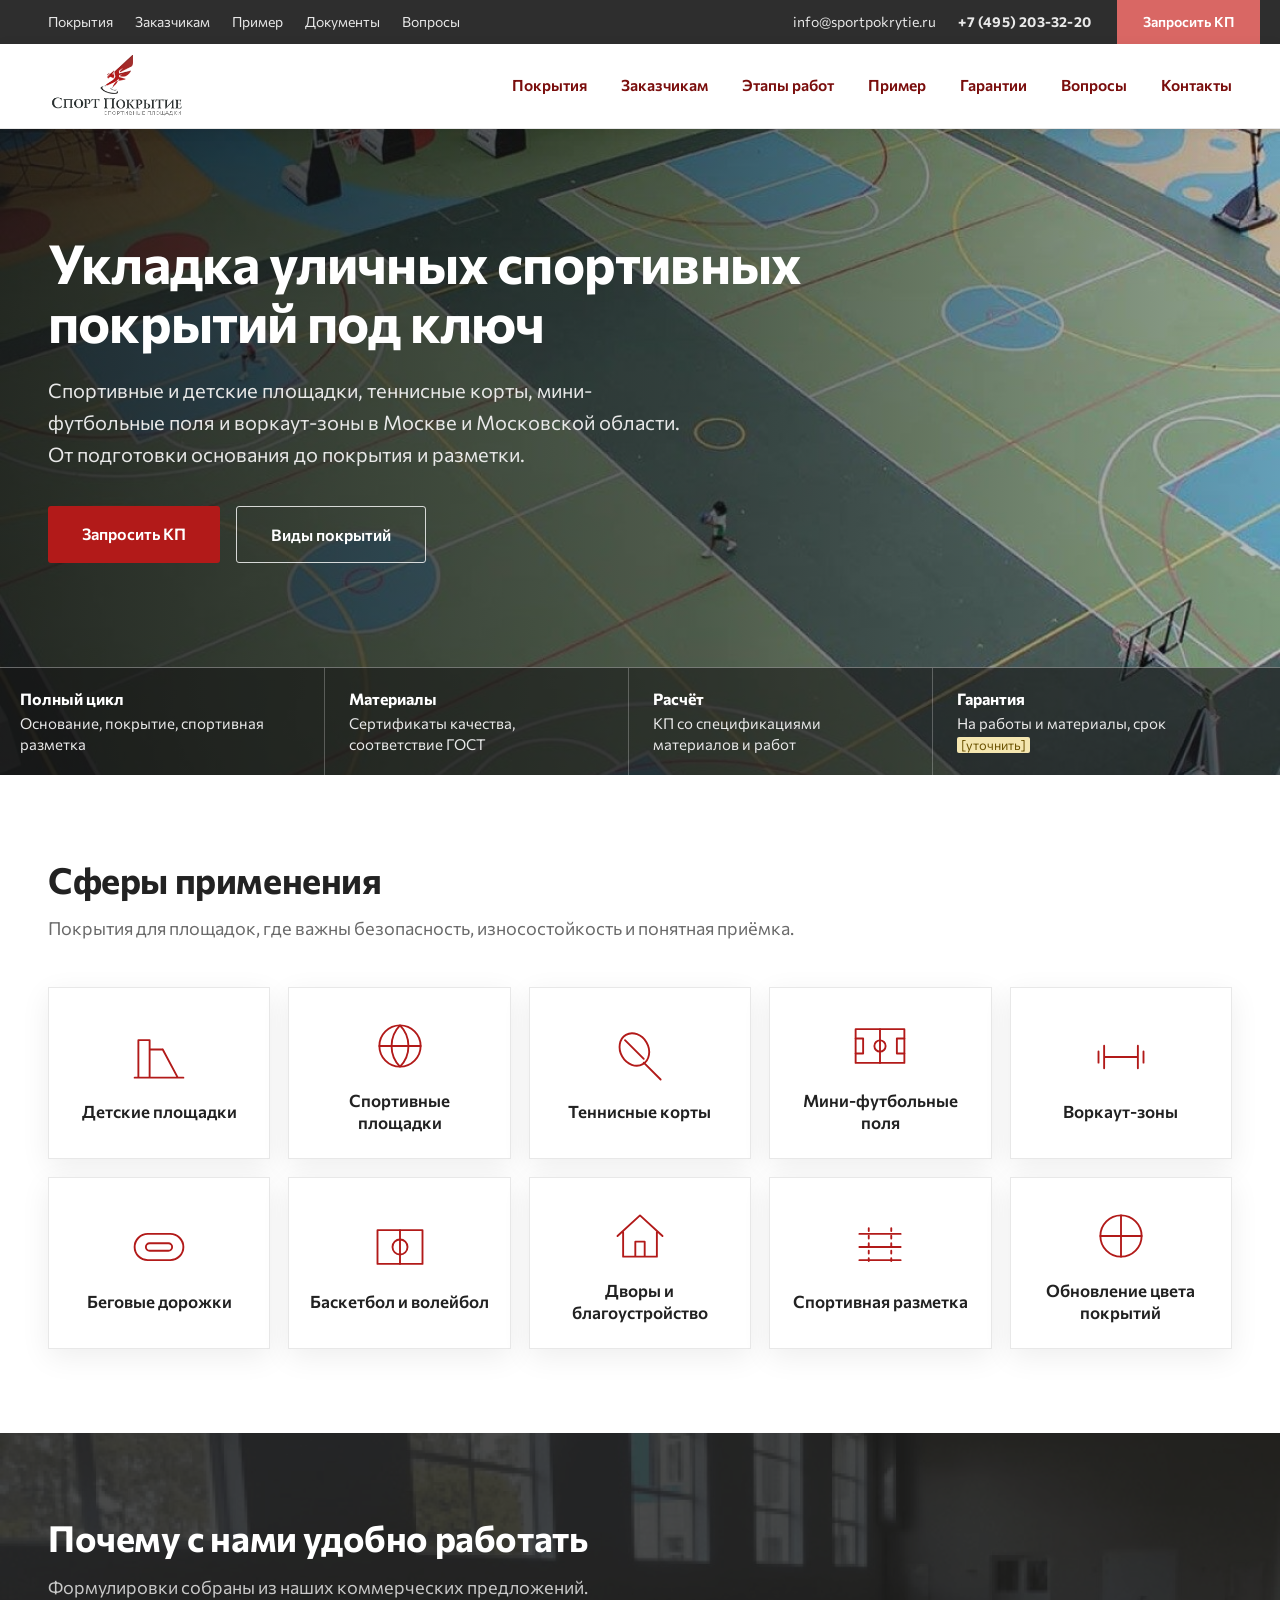
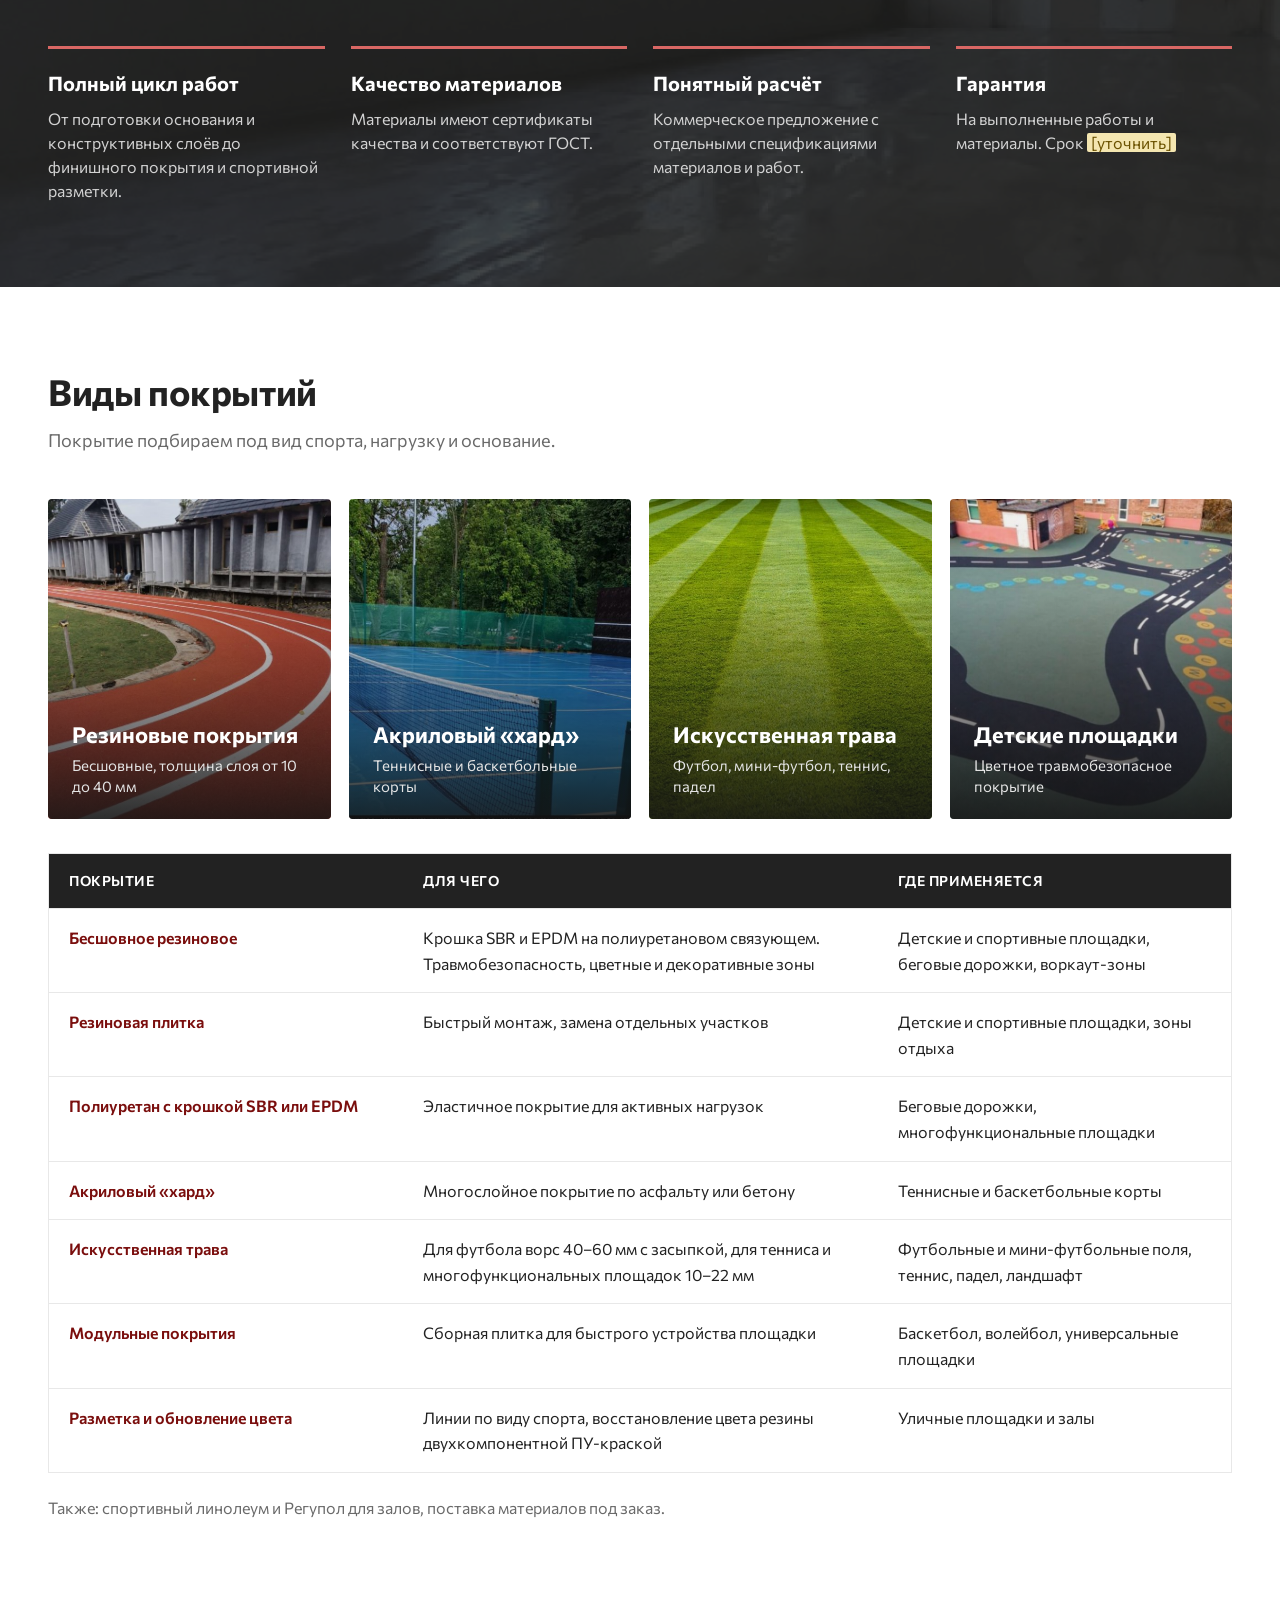
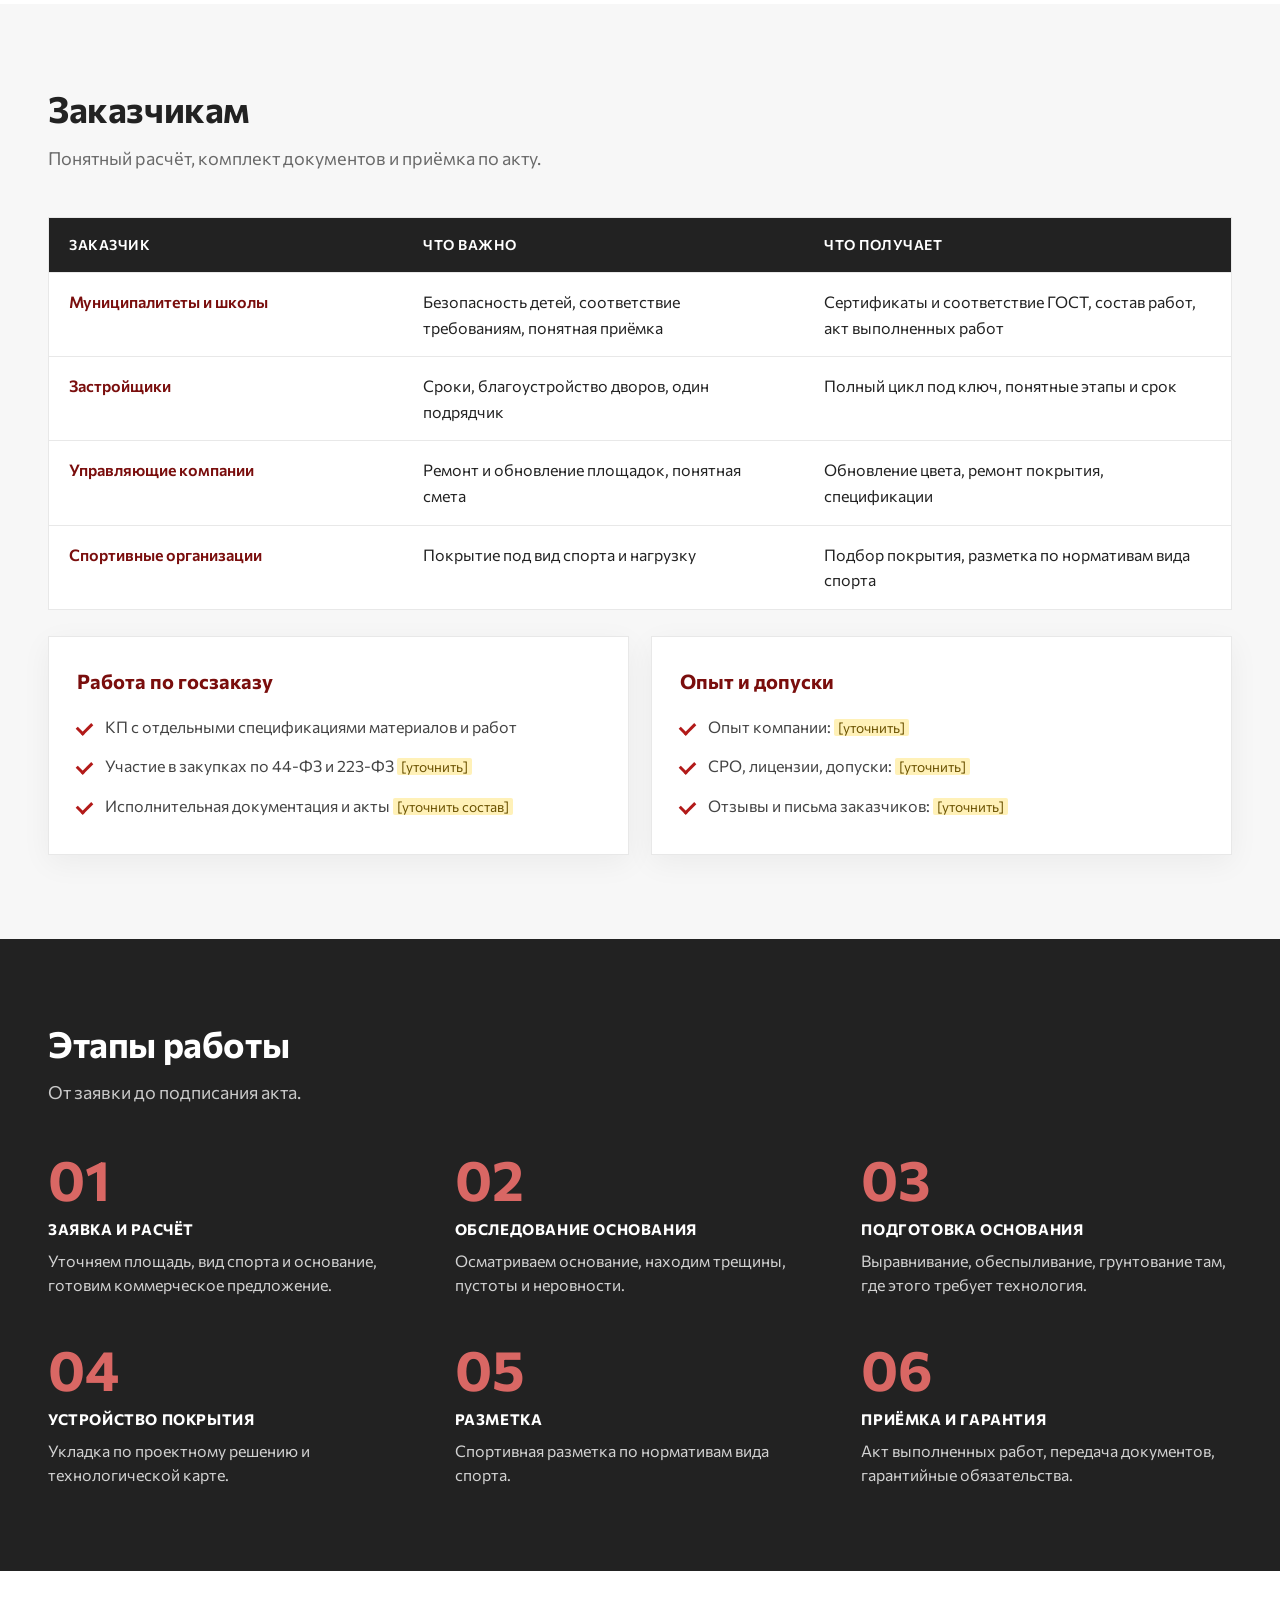
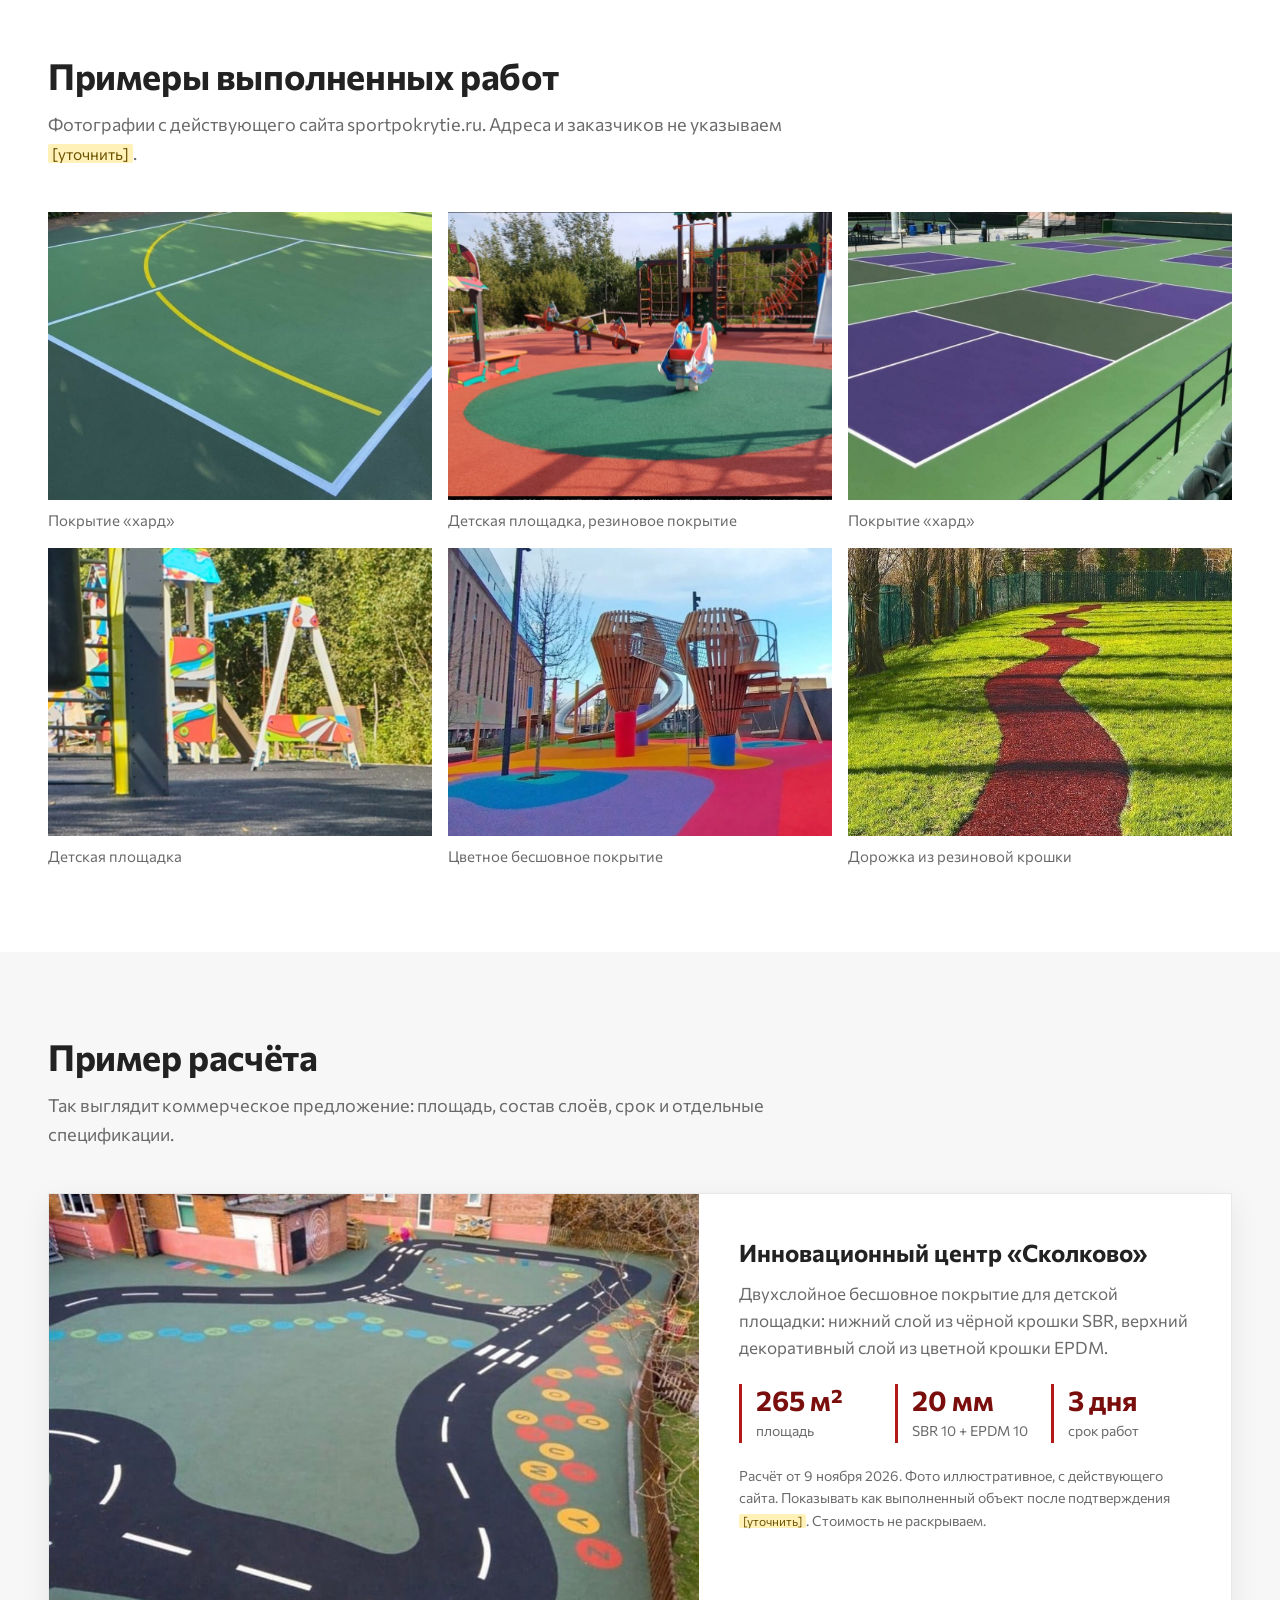
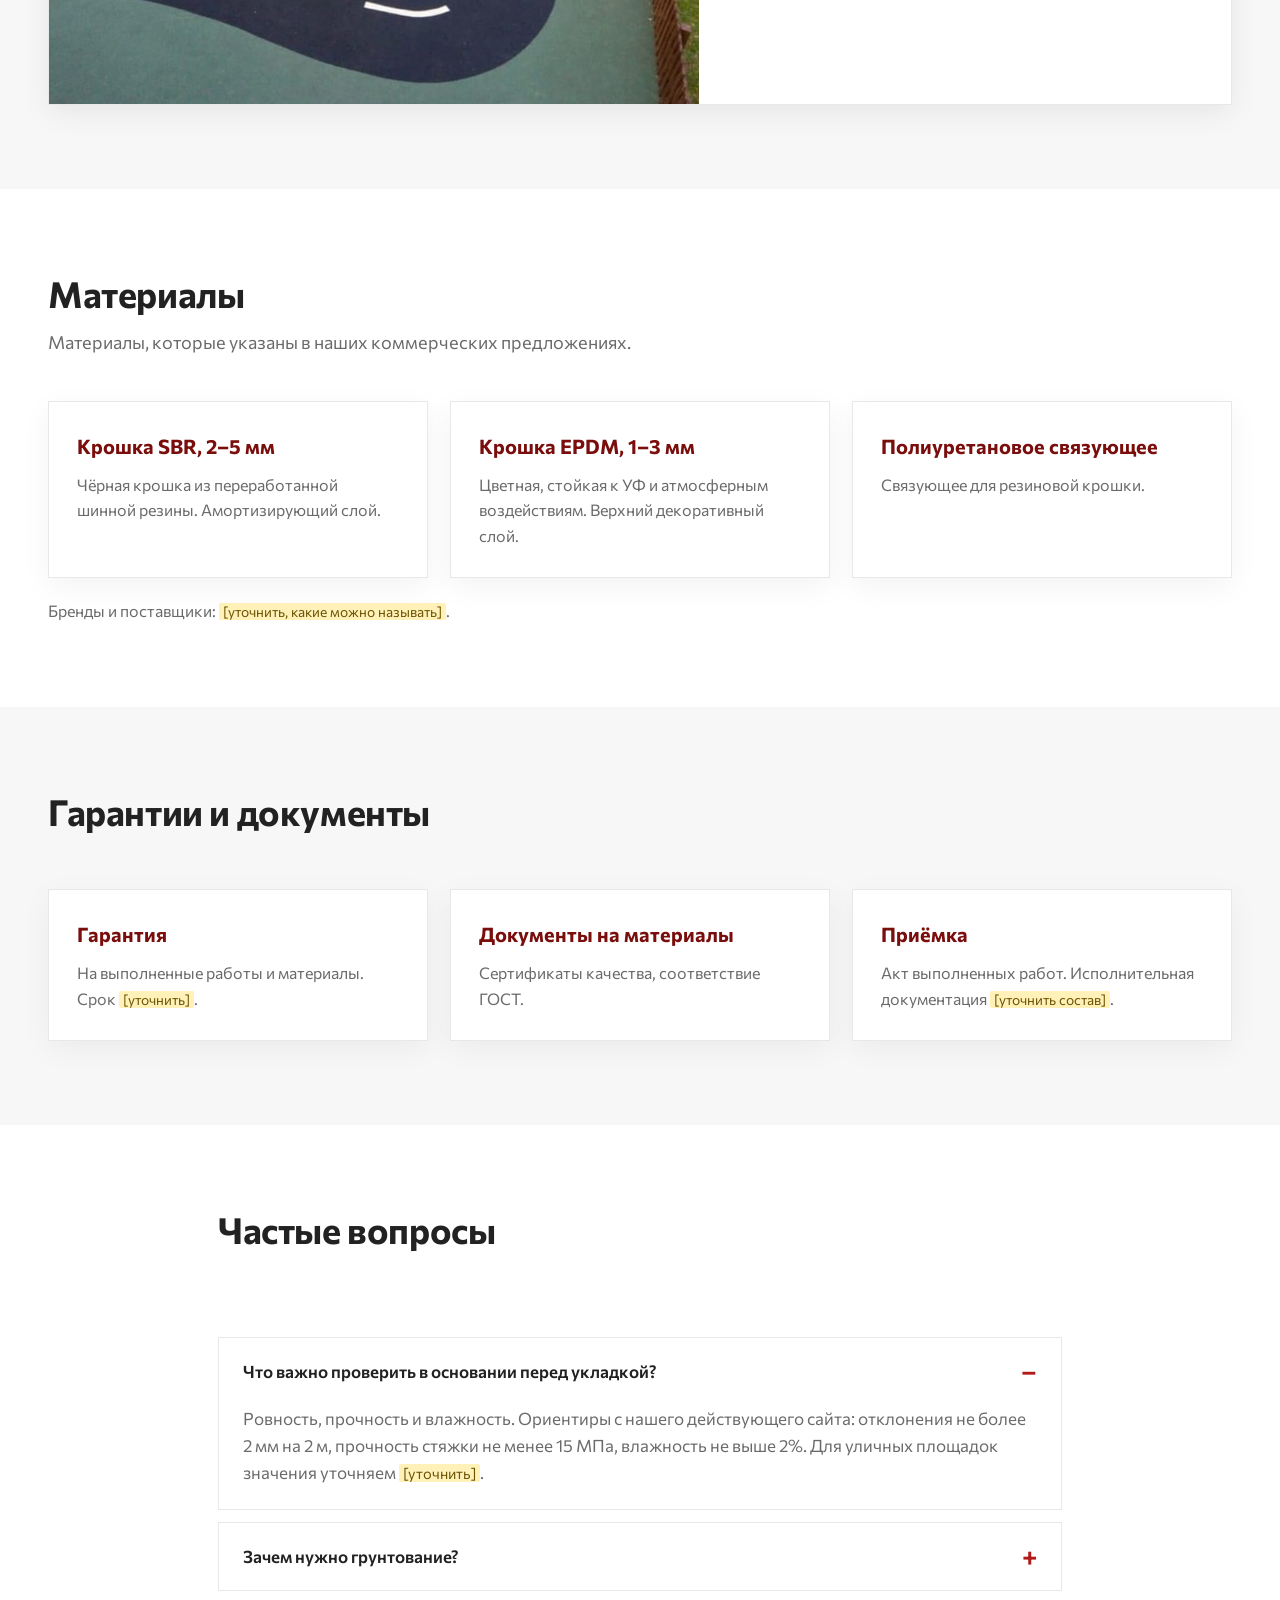
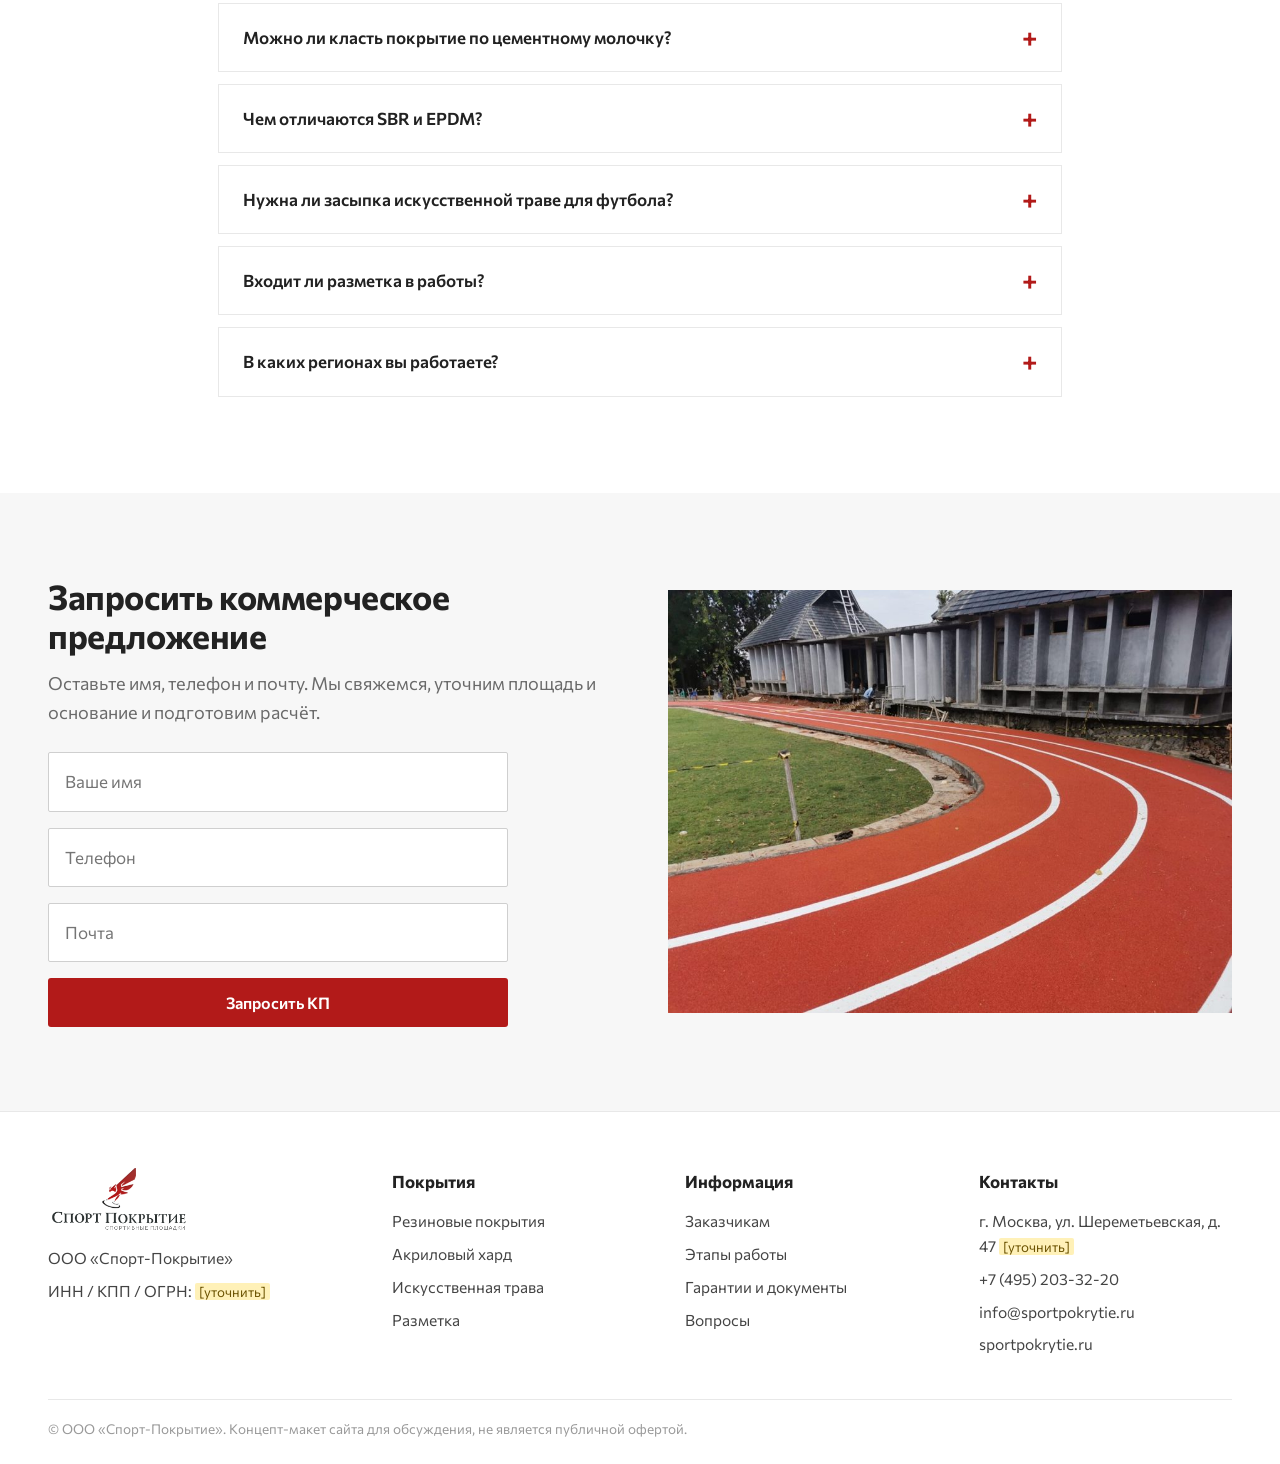
==== index.html @ 920228ef "Концепт-макет сайта Спорт-Покрытие" ====
<!DOCTYPE html>
<html lang="ru">
<head>
<meta charset="utf-8">
<meta name="viewport" content="width=device-width,initial-scale=1">
<title>Спорт-Покрытие — укладка уличных спортивных покрытий в Москве и Московской области</title>
<meta name="description" content="ООО «Спорт-Покрытие»: устройство спортивных и детских площадок, теннисных кортов, мини-футбольных полей и воркаут-зон под ключ.">
<meta name="robots" content="noindex">
<link rel="icon" href="assets/img/favicon.png">
<link rel="preconnect" href="https://fonts.googleapis.com"><link rel="preconnect" href="https://fonts.gstatic.com" crossorigin>
<link href="https://fonts.googleapis.com/css2?family=Commissioner:wght@400;500;600;700&display=swap&subset=cyrillic" rel="stylesheet">
<link rel="stylesheet" href="assets/style.css">
</head>
<body>
<!-- КОНЦЕПТ-МАКЕТ. Пометки [уточнить] — данные, которых нет в материалах. -->
<div class="topbar"><div class="wrap">
  <div class="links"><a href="#services">Покрытия</a><a href="#audience">Заказчикам</a><a href="#example">Пример</a><a href="#docs">Документы</a><a href="#faq">Вопросы</a></div>
  <div class="right"><span class="mail"><a href="mailto:info@sportpokrytie.ru">info@sportpokrytie.ru</a></span><b><a href="tel:+74952033220">+7 (495) 203-32-20</a></b></div>
  <a class="cta" href="#form">Запросить КП</a>
</div></div>
<header class="main"><div class="wrap">
  <a class="logo" href="#top"><img src="assets/img/logo.png" alt="Спорт-Покрытие — спортивные площадки"></a>
  <button class="burger" aria-label="Меню" onclick="document.getElementById('menu').classList.toggle('open')"><span></span><span></span><span></span></button>
  <nav class="menu" id="menu" onclick="this.classList.remove('open')">
    <a href="#services">Покрытия</a><a href="#audience">Заказчикам</a><a href="#stages">Этапы работ</a><a href="#example">Пример</a><a href="#docs">Гарантии</a><a href="#faq">Вопросы</a><a href="#contacts">Контакты</a>
  </nav>
</div></header>

<main id="top">
<div class="hero">
  <div class="wrap">
    <h1>Укладка уличных спортивных покрытий под ключ</h1>
    <p>Спортивные и детские площадки, теннисные корты, мини-футбольные поля и воркаут-зоны в Москве и Московской области. От подготовки основания до покрытия и разметки.</p>
    <div class="cta"><a class="btn" href="#form">Запросить КП</a><a class="btn line" href="#services">Виды покрытий</a></div>
  </div>
  <div class="strip"><div class="wrap">
    <div><b>Полный цикл</b>Основание, покрытие, спортивная разметка</div>
    <div><b>Материалы</b>Сертификаты качества, соответствие ГОСТ</div>
    <div><b>Расчёт</b>КП со спецификациями материалов и работ</div>
    <div><b>Гарантия</b>На работы и материалы, срок <span class="mark">[уточнить]</span></div>
  </div></div>
</div>

<section id="scope"><div class="wrap">
  <h2>Сферы применения</h2>
  <p class="sub">Покрытия для площадок, где важны безопасность, износостойкость и понятная приёмка.</p>
  <div class="grid g5" style="gap:18px">
    <div class="tile"><svg viewBox="0 0 64 64"><path d="M10 54V14h12v40M22 24h14M36 24l16 30M6 54h52"/></svg>Детские площадки</div>
    <div class="tile"><svg viewBox="0 0 64 64"><circle cx="32" cy="32" r="22"/><path d="M10 32h44M32 10c-12 12-12 32 0 44M32 10c12 12 12 32 0 44"/></svg>Спортивные площадки</div>
    <div class="tile"><svg viewBox="0 0 64 64"><ellipse cx="26" cy="24" rx="15" ry="18" transform="rotate(-30 26 24)"/><path d="M36 38l18 18M16 14l20 20"/></svg>Теннисные корты</div>
    <div class="tile"><svg viewBox="0 0 64 64"><rect x="6" y="14" width="52" height="36"/><path d="M32 14v36M6 24h8v16H6M58 24h-8v16h8"/><circle cx="32" cy="32" r="6"/></svg>Мини-футбольные поля</div>
    <div class="tile"><svg viewBox="0 0 64 64"><path d="M8 26v12M14 20v24M50 20v24M56 26v12M14 32h36"/></svg>Воркаут-зоны</div>
    <div class="tile"><svg viewBox="0 0 64 64"><rect x="6" y="18" width="52" height="28" rx="14"/><rect x="18" y="28" width="28" height="8" rx="4"/></svg>Беговые дорожки</div>
    <div class="tile"><svg viewBox="0 0 64 64"><rect x="8" y="14" width="48" height="36"/><path d="M32 14v36"/><circle cx="32" cy="32" r="8"/></svg>Баскетбол и волейбол</div>
    <div class="tile"><svg viewBox="0 0 64 64"><path d="M8 32L32 10l24 22M14 28v26h36V28M27 54V38h10v16"/></svg>Дворы и благоустройство</div>
    <div class="tile"><svg viewBox="0 0 64 64"><path d="M10 18h44M10 32h44M10 46h44"/><path d="M20 12v40M44 12v40" stroke-dasharray="3 5"/></svg>Спортивная разметка</div>
    <div class="tile"><svg viewBox="0 0 64 64"><path d="M32 10v44M10 32h44"/><circle cx="32" cy="32" r="22"/></svg>Обновление цвета покрытий</div>
  </div>
</div></section>

<section class="dark photo" id="adv"><div class="wrap">
  <h2>Почему с нами удобно работать</h2>
  <p class="sub">Формулировки собраны из наших коммерческих предложений.</p>
  <div class="adv">
    <div><b>Полный цикл работ</b><span>От подготовки основания и конструктивных слоёв до финишного покрытия и спортивной разметки.</span></div>
    <div><b>Качество материалов</b><span>Материалы имеют сертификаты качества и соответствуют ГОСТ.</span></div>
    <div><b>Понятный расчёт</b><span>Коммерческое предложение с отдельными спецификациями материалов и работ.</span></div>
    <div><b>Гарантия</b><span>На выполненные работы и материалы. Срок <span class="mark" style="display:inline">[уточнить]</span></span></div>
  </div>
</div></section>

<section id="services"><div class="wrap">
  <h2>Виды покрытий</h2>
  <p class="sub">Покрытие подбираем под вид спорта, нагрузку и основание.</p>
  <div class="grid g4" style="gap:18px">
    <a class="pcard" href="#form" style="background-image:url(assets/img/photos/rubber-track.jpg)"><div><b>Резиновые покрытия</b><span>Бесшовные, толщина слоя от 10 до 40 мм</span></div></a>
    <a class="pcard" href="#form" style="background-image:url(assets/img/photos/tennis.jpg)"><div><b>Акриловый «хард»</b><span>Теннисные и баскетбольные корты</span></div></a>
    <a class="pcard" href="#form" style="background-image:url(assets/img/photos/grass.jpg)"><div><b>Искусственная трава</b><span>Футбол, мини-футбол, теннис, падел</span></div></a>
    <a class="pcard" href="#form" style="background-image:url(assets/img/photos/playground-map.jpg)"><div><b>Детские площадки</b><span>Цветное травмобезопасное покрытие</span></div></a>
  </div>
  <table style="margin-top:34px">
    <thead><tr><th>Покрытие</th><th>Для чего</th><th>Где применяется</th></tr></thead>
    <tbody>
    <tr><td>Бесшовное резиновое</td><td>Крошка SBR и EPDM на полиуретановом связующем. Травмобезопасность, цветные и декоративные зоны</td><td>Детские и спортивные площадки, беговые дорожки, воркаут-зоны</td></tr>
    <tr><td>Резиновая плитка</td><td>Быстрый монтаж, замена отдельных участков</td><td>Детские и спортивные площадки, зоны отдыха</td></tr>
    <tr><td>Полиуретан с крошкой SBR или EPDM</td><td>Эластичное покрытие для активных нагрузок</td><td>Беговые дорожки, многофункциональные площадки</td></tr>
    <tr><td>Акриловый «хард»</td><td>Многослойное покрытие по асфальту или бетону</td><td>Теннисные и баскетбольные корты</td></tr>
    <tr><td>Искусственная трава</td><td>Для футбола ворс 40–60 мм с засыпкой, для тенниса и многофункциональных площадок 10–22 мм</td><td>Футбольные и мини-футбольные поля, теннис, падел, ландшафт</td></tr>
    <tr><td>Модульные покрытия</td><td>Сборная плитка для быстрого устройства площадки</td><td>Баскетбол, волейбол, универсальные площадки</td></tr>
    <tr><td>Разметка и обновление цвета</td><td>Линии по виду спорта, восстановление цвета резины двухкомпонентной ПУ-краской</td><td>Уличные площадки и залы</td></tr>
    </tbody>
  </table>
  <p class="sub" style="margin:22px 0 0;font-size:16px">Также: спортивный линолеум и Регупол для залов, поставка материалов под заказ.</p>
</div></section>

<section class="alt" id="audience"><div class="wrap">
  <h2>Заказчикам</h2>
  <p class="sub">Понятный расчёт, комплект документов и приёмка по акту.</p>
  <table>
    <thead><tr><th>Заказчик</th><th>Что важно</th><th>Что получает</th></tr></thead>
    <tbody>
    <tr><td>Муниципалитеты и школы</td><td>Безопасность детей, соответствие требованиям, понятная приёмка</td><td>Сертификаты и соответствие ГОСТ, состав работ, акт выполненных работ</td></tr>
    <tr><td>Застройщики</td><td>Сроки, благоустройство дворов, один подрядчик</td><td>Полный цикл под ключ, понятные этапы и срок</td></tr>
    <tr><td>Управляющие компании</td><td>Ремонт и обновление площадок, понятная смета</td><td>Обновление цвета, ремонт покрытия, спецификации</td></tr>
    <tr><td>Спортивные организации</td><td>Покрытие под вид спорта и нагрузку</td><td>Подбор покрытия, разметка по нормативам вида спорта</td></tr>
    </tbody>
  </table>
  <div class="grid g2" style="margin-top:26px">
    <div class="card"><h3>Работа по госзаказу</h3><ul class="check"><li>КП с отдельными спецификациями материалов и работ</li><li>Участие в закупках по 44-ФЗ и 223-ФЗ <span class="mark">[уточнить]</span></li><li>Исполнительная документация и акты <span class="mark">[уточнить состав]</span></li></ul></div>
    <div class="card"><h3>Опыт и допуски</h3><ul class="check"><li>Опыт компании: <span class="mark">[уточнить]</span></li><li>СРО, лицензии, допуски: <span class="mark">[уточнить]</span></li><li>Отзывы и письма заказчиков: <span class="mark">[уточнить]</span></li></ul></div>
  </div>
</div></section>

<section class="dark" id="stages"><div class="wrap">
  <h2>Этапы работы</h2>
  <p class="sub">От заявки до подписания акта.</p>
  <div class="stages">
    <div><div class="n">01</div><b>Заявка и расчёт</b><span>Уточняем площадь, вид спорта и основание, готовим коммерческое предложение.</span></div>
    <div><div class="n">02</div><b>Обследование основания</b><span>Осматриваем основание, находим трещины, пустоты и неровности.</span></div>
    <div><div class="n">03</div><b>Подготовка основания</b><span>Выравнивание, обеспыливание, грунтование там, где этого требует технология.</span></div>
    <div><div class="n">04</div><b>Устройство покрытия</b><span>Укладка по проектному решению и технологической карте.</span></div>
    <div><div class="n">05</div><b>Разметка</b><span>Спортивная разметка по нормативам вида спорта.</span></div>
    <div><div class="n">06</div><b>Приёмка и гарантия</b><span>Акт выполненных работ, передача документов, гарантийные обязательства.</span></div>
  </div>
</div></section>

<section id="works"><div class="wrap">
  <h2>Примеры выполненных работ</h2>
  <p class="sub">Фотографии с действующего сайта sportpokrytie.ru. Адреса и заказчиков не указываем <span class="mark">[уточнить]</span>.</p>
  <div class="gal">
    <figure><img src="assets/img/photos/court-hard-1.jpg" alt="Спортивная площадка с покрытием хард" loading="lazy"><figcaption>Покрытие «хард»</figcaption></figure>
    <figure><img src="assets/img/photos/playground-circle.jpg" alt="Детская площадка с резиновым покрытием" loading="lazy"><figcaption>Детская площадка, резиновое покрытие</figcaption></figure>
    <figure><img src="assets/img/photos/court-hard-2.jpg" alt="Площадка с покрытием хард" loading="lazy"><figcaption>Покрытие «хард»</figcaption></figure>
    <figure><img src="assets/img/photos/playground-swings.jpg" alt="Детская площадка" loading="lazy"><figcaption>Детская площадка</figcaption></figure>
    <figure><img src="assets/img/photos/playground-towers.jpg" alt="Цветное бесшовное покрытие" loading="lazy"><figcaption>Цветное бесшовное покрытие</figcaption></figure>
    <figure><img src="assets/img/photos/rubber-path.jpg" alt="Дорожка из резиновой крошки" loading="lazy"><figcaption>Дорожка из резиновой крошки</figcaption></figure>
  </div>
</div></section>

<section class="alt" id="example"><div class="wrap">
  <h2>Пример расчёта</h2>
  <p class="sub">Так выглядит коммерческое предложение: площадь, состав слоёв, срок и отдельные спецификации.</p>
  <div class="example">
    <img src="assets/img/photos/playground-map.jpg" alt="Детская площадка с цветным резиновым покрытием" loading="lazy">
    <div class="body">
      <h3 style="margin:0 0 8px;font-size:24px">Инновационный центр «Сколково»</h3>
      <p style="margin:0;color:var(--muted)">Двухслойное бесшовное покрытие для детской площадки: нижний слой из чёрной крошки SBR, верхний декоративный слой из цветной крошки EPDM.</p>
      <div class="kv"><div><b>265 м²</b><span>площадь</span></div><div><b>20 мм</b><span>SBR 10 + EPDM 10</span></div><div><b>3 дня</b><span>срок работ</span></div></div>
      <p style="margin:0;color:var(--muted);font-size:14px">Расчёт от 9 ноября 2026. Фото иллюстративное, с действующего сайта. Показывать как выполненный объект после подтверждения <span class="mark">[уточнить]</span>. Стоимость не раскрываем.</p>
    </div>
  </div>
</div></section>

<section id="materials"><div class="wrap">
  <h2>Материалы</h2>
  <p class="sub">Материалы, которые указаны в наших коммерческих предложениях.</p>
  <div class="grid g3">
    <div class="card"><h3>Крошка SBR, 2–5 мм</h3><p>Чёрная крошка из переработанной шинной резины. Амортизирующий слой.</p></div>
    <div class="card"><h3>Крошка EPDM, 1–3 мм</h3><p>Цветная, стойкая к УФ и атмосферным воздействиям. Верхний декоративный слой.</p></div>
    <div class="card"><h3>Полиуретановое связующее</h3><p>Связующее для резиновой крошки.</p></div>
  </div>
  <p style="margin:20px 0 0;color:var(--muted);font-size:16px">Бренды и поставщики: <span class="mark">[уточнить, какие можно называть]</span>.</p>
</div></section>

<section class="alt" id="docs"><div class="wrap">
  <h2>Гарантии и документы</h2>
  <p class="sub">&nbsp;</p>
  <div class="grid g3" style="margin-top:-30px">
    <div class="card"><h3>Гарантия</h3><p>На выполненные работы и материалы. Срок <span class="mark">[уточнить]</span>.</p></div>
    <div class="card"><h3>Документы на материалы</h3><p>Сертификаты качества, соответствие ГОСТ.</p></div>
    <div class="card"><h3>Приёмка</h3><p>Акт выполненных работ. Исполнительная документация <span class="mark">[уточнить состав]</span>.</p></div>
  </div>
</div></section>

<section id="faq"><div class="wrap" style="max-width:900px">
  <h2>Частые вопросы</h2><p class="sub">&nbsp;</p>
  <details open><summary>Что важно проверить в основании перед укладкой?</summary><p>Ровность, прочность и влажность. Ориентиры с нашего действующего сайта: отклонения не более 2 мм на 2 м, прочность стяжки не менее 15 МПа, влажность не выше 2%. Для уличных площадок значения уточняем <span class="mark">[уточнить]</span>.</p></details>
  <details><summary>Зачем нужно грунтование?</summary><p>Оно упрочняет поверхностный слой основания и заполняет поры, от этого зависит качество финишного слоя.</p></details>
  <details><summary>Можно ли класть покрытие по цементному молочку?</summary><p>Нет. Оно отслаивается и должно быть удалено.</p></details>
  <details><summary>Чем отличаются SBR и EPDM?</summary><p>SBR делают из переработанной шинной резины, это амортизирующий слой. EPDM цветная и стойкая к погоде, её используют для верхнего слоя.</p></details>
  <details><summary>Нужна ли засыпка искусственной траве для футбола?</summary><p>Да. Футбольную траву кладут с засыпкой кварцевым песком и резиновой крошкой.</p></details>
  <details><summary>Входит ли разметка в работы?</summary><p>Да, разметка определяет игровые зоны и влияет на безопасность и эксплуатацию площадки.</p></details>
  <details><summary>В каких регионах вы работаете?</summary><p>Москва и Московская область. Другие регионы <span class="mark">[уточнить]</span>.</p></details>
</div></section>

<section class="alt formsec" id="form"><div class="wrap"><div class="box">
  <div>
    <h2>Запросить коммерческое предложение</h2>
    <p class="sub" style="margin-bottom:26px">Оставьте имя, телефон и почту. Мы свяжемся, уточним площадь и основание и подготовим расчёт.</p>
    <div class="fields">
      <input type="text" placeholder="Ваше имя" aria-label="Имя">
      <input type="tel" placeholder="Телефон" aria-label="Телефон">
      <input type="email" placeholder="Почта" aria-label="Почта">
      <button class="btn" type="button" onclick="this.nextElementSibling.hidden=false">Запросить КП</button>
      <small hidden>Макет: форма не подключена, данные никуда не отправляются.</small>
    </div>
  </div>
  <img src="assets/img/photos/rubber-track.jpg" alt="Беговая дорожка с резиновым покрытием" loading="lazy">
</div></div></section>
</main>

<footer id="contacts"><div class="wrap">
  <div class="cols">
    <div><a class="logo" href="#top"><img src="assets/img/logo.png" alt="Спорт-Покрытие"></a><p>ООО «Спорт-Покрытие»</p><p>ИНН / КПП / ОГРН: <span class="mark">[уточнить]</span></p></div>
    <div><h4>Покрытия</h4><a href="#services">Резиновые покрытия</a><a href="#services">Акриловый хард</a><a href="#services">Искусственная трава</a><a href="#services">Разметка</a></div>
    <div><h4>Информация</h4><a href="#audience">Заказчикам</a><a href="#stages">Этапы работы</a><a href="#docs">Гарантии и документы</a><a href="#faq">Вопросы</a></div>
    <div><h4>Контакты</h4><p>г. Москва, ул. Шереметьевская, д. 47 <span class="mark">[уточнить]</span></p><a href="tel:+74952033220">+7 (495) 203-32-20</a><a href="mailto:info@sportpokrytie.ru">info@sportpokrytie.ru</a><a href="https://sportpokrytie.ru/">sportpokrytie.ru</a></div>
  </div>
  <div class="copy">© ООО «Спорт-Покрытие». Концепт-макет сайта для обсуждения, не является публичной офертой.</div>
</div></footer>
</body></html>
---- assets/style.css ----
:root{--graphite:#222222;--dark:#2E2E2E;--maroon:#7A0E0D;--red:#B21A19;--salmon:#D96764;--bg:#F7F7F7;--line:#E8E8E8;--muted:#6A6A6A;--w:1240px}
*{box-sizing:border-box}html{scroll-behavior:smooth;scroll-padding-top:110px}
body{margin:0;font-family:"Commissioner",system-ui,-apple-system,"Segoe UI",Roboto,Arial,sans-serif;color:var(--graphite);background:#fff;line-height:1.6;font-size:17px;-webkit-font-smoothing:antialiased}
img{max-width:100%;display:block}a{color:inherit}
.wrap{max-width:var(--w);margin:0 auto;padding:0 28px}
/* верхняя полоса */
.topbar{background:var(--dark);color:#fff;font-size:14px}
.topbar .wrap{display:flex;align-items:center;gap:26px;min-height:44px}
.topbar a{text-decoration:none;color:#E8E8E8}.topbar a:hover{color:var(--salmon)}
.topbar .links{display:flex;gap:22px}
.topbar .right{margin-left:auto;display:flex;align-items:center;gap:22px}
.topbar b{font-weight:700;letter-spacing:.2px}
.topbar .cta{align-self:stretch;display:flex;align-items:center;background:var(--salmon);color:#fff;padding:0 26px;font-weight:600;margin-right:-28px}
.topbar .cta:hover{background:var(--red);color:#fff}
/* шапка */
header.main{background:#fff;border-bottom:1px solid var(--line);position:sticky;top:0;z-index:30;box-shadow:0 2px 14px rgba(0,0,0,.05)}
header.main .wrap{display:flex;align-items:center;gap:40px;min-height:84px}
.logo img{height:62px;width:auto}
nav.menu{display:flex;gap:34px;margin-left:auto}
nav.menu a{text-decoration:none;color:var(--maroon);font-weight:600;font-size:15.5px;padding:8px 0;border-bottom:2px solid transparent}
nav.menu a:hover{border-color:var(--salmon)}
.burger{display:none;background:none;border:0;padding:8px;cursor:pointer;margin-left:auto}
.burger span{display:block;width:26px;height:3px;background:var(--maroon);margin:5px 0;border-radius:2px}
/* кнопки */
.btn{display:inline-block;background:var(--red);color:#fff;text-decoration:none;font-weight:600;font-size:16px;padding:15px 34px;border-radius:3px;border:0;cursor:pointer;font-family:inherit;transition:background .2s}
.btn:hover{background:var(--maroon)}
.btn.line{background:transparent;border:1.5px solid rgba(255,255,255,.8)}.btn.line:hover{background:rgba(255,255,255,.14)}
.btn.salmon{background:var(--salmon)}.btn.salmon:hover{background:var(--red)}
/* первый экран */
.hero{position:relative;color:#fff;background:#222 url(img/photos/hero.jpg) center/cover no-repeat}
.hero:before{content:"";position:absolute;inset:0;background:linear-gradient(90deg,rgba(20,20,20,.88) 0%,rgba(20,20,20,.62) 55%,rgba(20,20,20,.25) 100%)}
.hero .wrap{position:relative;padding-top:104px;padding-bottom:104px}
.hero h1{font-size:54px;line-height:1.1;font-weight:700;margin:0 0 22px;max-width:760px;letter-spacing:-.8px}
.hero p{font-size:20px;max-width:640px;margin:0 0 36px;color:#E8E8E8}
.hero .cta{display:flex;gap:16px;flex-wrap:wrap}
.strip{position:relative;border-top:1px solid rgba(255,255,255,.35);background:rgba(20,20,20,.55)}
.strip .wrap{display:grid;grid-template-columns:repeat(4,1fr);padding-top:0;padding-bottom:0}
.strip div{padding:20px 24px;border-left:1px solid rgba(255,255,255,.25);font-size:15px;line-height:1.4;color:#E8E8E8}
.strip div:first-child{border-left:0;padding-left:0}
.strip b{display:block;color:#fff;font-size:16px;margin-bottom:2px}
/* секции */
section{padding:84px 0}section.alt{background:var(--bg)}
h2{font-size:36px;line-height:1.15;margin:0 0 14px;font-weight:700;letter-spacing:-.4px}
.sub{color:var(--muted);max-width:760px;margin:0 0 44px;font-size:18px}
.grid{display:grid;gap:22px}.g2{grid-template-columns:repeat(2,1fr)}.g3{grid-template-columns:repeat(3,1fr)}.g4{grid-template-columns:repeat(4,1fr)}.g5{grid-template-columns:repeat(5,1fr)}
/* плитки сфер применения */
.tile{background:#fff;border:1px solid var(--line);box-shadow:0 8px 28px rgba(0,0,0,.07);padding:28px 18px 24px;text-align:center;font-weight:600;font-size:17px;line-height:1.3;display:flex;flex-direction:column;align-items:center;gap:14px;min-height:170px;justify-content:center}
.tile svg{width:60px;height:60px;stroke:var(--red);fill:none;stroke-width:2;stroke-linecap:round;stroke-linejoin:round}
/* тёмные блоки */
.dark{background:var(--graphite);color:#fff;position:relative;overflow:hidden}
.dark.photo:before{content:"";position:absolute;inset:0;background:url(img/photos/base.jpg) center/cover;opacity:.18}
.dark .wrap{position:relative}
.dark h2{color:#fff}.dark .sub{color:#C9C9C9}
.adv{display:grid;grid-template-columns:repeat(4,1fr);gap:26px}
.adv div{border-top:3px solid var(--salmon);padding-top:18px}
.adv b{display:block;font-size:20px;margin-bottom:8px}.adv span{color:#D2D2D2;font-size:16px;line-height:1.5;display:block}
/* карточки с фото */
.pcard{position:relative;display:block;min-height:320px;color:#fff;background:#333 center/cover;border-radius:4px;overflow:hidden;text-decoration:none}
.pcard:before{content:"";position:absolute;inset:0;background:linear-gradient(180deg,rgba(0,0,0,.05) 30%,rgba(20,20,20,.88) 100%)}
.pcard div{position:absolute;left:0;right:0;bottom:0;padding:22px 24px}
.pcard b{display:block;font-size:22px;line-height:1.2;margin-bottom:6px}.pcard span{font-size:15px;color:#E4E4E4;line-height:1.4;display:block}
/* таблица */
table{width:100%;border-collapse:collapse;background:#fff;border:1px solid var(--line);font-size:16px}
th,td{padding:16px 20px;text-align:left;vertical-align:top;border-bottom:1px solid var(--line)}
th{background:var(--graphite);color:#fff;font-weight:600;font-size:14px;text-transform:uppercase;letter-spacing:.5px}
td:first-child{font-weight:600;color:var(--maroon);width:30%}tr:last-child td{border-bottom:0}
.card{background:#fff;border:1px solid var(--line);box-shadow:0 8px 28px rgba(0,0,0,.05);padding:28px}
.card h3{margin:0 0 10px;font-size:20px;color:var(--maroon)}.card p{margin:0;color:var(--muted);font-size:16px}
ul.check{list-style:none;padding:0;margin:0}ul.check li{padding:7px 0 7px 28px;position:relative;font-size:16px;color:#444}
ul.check li:before{content:"";position:absolute;left:0;top:15px;width:12px;height:7px;border-left:3px solid var(--red);border-bottom:3px solid var(--red);transform:rotate(-45deg)}
/* этапы */
.stages{display:grid;grid-template-columns:repeat(3,1fr);gap:44px 36px}
.stages .n{font-size:56px;font-weight:700;color:var(--salmon);line-height:1;margin-bottom:10px}
.stages b{display:block;text-transform:uppercase;font-size:15px;letter-spacing:.6px;margin-bottom:8px}
.stages span{color:#D2D2D2;font-size:16px;line-height:1.5;display:block}
/* галерея */
.gal{display:grid;grid-template-columns:repeat(3,1fr);gap:16px}
.gal figure{margin:0;position:relative;overflow:hidden}.gal img{width:100%;aspect-ratio:4/3;object-fit:cover;transition:transform .4s}
.gal figure:hover img{transform:scale(1.04)}
.gal figcaption{font-size:15px;color:var(--muted);margin-top:8px}
/* пример */
.example{display:grid;grid-template-columns:1.1fr .9fr;gap:0;background:#fff;border:1px solid var(--line);box-shadow:0 8px 28px rgba(0,0,0,.07)}
.example img{width:100%;height:100%;object-fit:cover;min-height:340px}
.example .body{padding:40px}
.kv{display:grid;grid-template-columns:repeat(3,1fr);gap:16px;margin:22px 0}
.kv div{border-left:3px solid var(--red);padding-left:14px}.kv b{display:block;font-size:28px;color:var(--maroon);line-height:1.15}.kv span{font-size:14px;color:var(--muted)}
/* faq */
details{background:#fff;border:1px solid var(--line);margin-bottom:12px}
summary{cursor:pointer;padding:20px 24px;font-weight:600;list-style:none;font-size:17px}
summary::-webkit-details-marker{display:none}
summary:after{content:"+";float:right;color:var(--red);font-size:26px;line-height:1}details[open] summary:after{content:"–"}
details p{margin:0;padding:0 24px 22px;color:var(--muted)}
/* форма */
.formsec .box{display:grid;grid-template-columns:1fr 1fr;gap:56px;align-items:center}
.formsec h2{font-size:34px}
.fields{display:grid;gap:16px;max-width:460px}
.fields input{font:inherit;padding:15px 16px;border:1px solid #CFCFCF;border-radius:2px;width:100%;background:#fff}
.fields input:focus{outline:2px solid var(--salmon);border-color:var(--salmon)}
.fields small{color:var(--muted);font-size:14px}
.formsec img{width:100%;aspect-ratio:4/3;object-fit:cover}
.mark{background:#FFF1B8;color:#6B5200;border-radius:2px;padding:0 4px;font-size:.86em;white-space:nowrap}
.dark .mark,.hero .mark,.strip .mark{background:rgba(255,241,184,.95)!important;color:#6B5200!important;display:inline!important}.topbar .cta{white-space:nowrap}
/* подвал */
footer{border-top:1px solid var(--line);padding:56px 0 24px}
footer .cols{display:grid;grid-template-columns:1.2fr 1fr 1fr 1fr;gap:40px}
footer h4{margin:0 0 14px;font-size:17px}
footer p,footer a{display:block;margin:0 0 8px;color:#444;font-size:15.5px;text-decoration:none}footer a:hover{color:var(--red)}
footer .logo img{height:64px;margin-bottom:14px}
footer .copy{margin-top:34px;padding-top:18px;border-top:1px solid var(--line);font-size:13.5px;color:#999}
@media(max-width:1100px){nav.menu{gap:20px}.hero h1{font-size:44px}.g5{grid-template-columns:repeat(3,1fr)}.adv,.g4{grid-template-columns:repeat(2,1fr)}}
@media(max-width:900px){.topbar .links{display:none}.topbar .right{margin-left:0;width:100%;justify-content:space-between}.topbar .cta{margin-right:-28px}
 header.main .wrap{gap:12px;min-height:72px}.logo img{height:52px}.burger{display:block}
 nav.menu{display:none;position:absolute;top:100%;left:0;right:0;background:#fff;flex-direction:column;gap:0;padding:8px 28px 16px;border-bottom:1px solid var(--line);box-shadow:0 12px 20px rgba(0,0,0,.08)}
 nav.menu.open{display:flex}nav.menu a{padding:14px 0;border-bottom:1px solid var(--line)}
 .g3,.stages,.gal{grid-template-columns:repeat(2,1fr)}.strip .wrap{grid-template-columns:repeat(2,1fr)}.strip div:nth-child(3){border-left:0;padding-left:0}
 .example,.formsec .box{grid-template-columns:1fr}.formsec .box{gap:32px}footer .cols{grid-template-columns:1fr 1fr}.hero .wrap{padding-top:72px;padding-bottom:72px}}
@media(max-width:620px){body{font-size:16px}.wrap{padding:0 18px}.topbar .right span.mail{display:none}.topbar .cta{padding:0 16px;margin-right:-18px}
 h2{font-size:28px}section{padding:56px 0}.hero h1{font-size:34px}.hero p{font-size:17px}.hero .wrap{padding-top:52px;padding-bottom:52px}
 .g2,.g3,.g4,.stages,.gal,.adv{grid-template-columns:1fr}.g5{grid-template-columns:repeat(2,1fr)}.tile{min-height:140px;padding:20px 10px;font-size:15px}.tile svg{width:46px;height:46px}
 .strip .wrap{grid-template-columns:1fr}.strip div{border-left:0;padding-left:0;border-top:1px solid rgba(255,255,255,.2)}.strip div:first-child{border-top:0}
 .example .body{padding:24px}.kv{grid-template-columns:1fr}footer .cols{grid-template-columns:1fr}
 table,thead,tbody,tr,th,td{display:block}thead{display:none}td:first-child{width:auto;border-bottom:0;padding-bottom:0}td{padding:8px 18px}tr{border-bottom:1px solid var(--line);padding:10px 0}
 .pcard{min-height:260px}.stages .n{font-size:44px}}
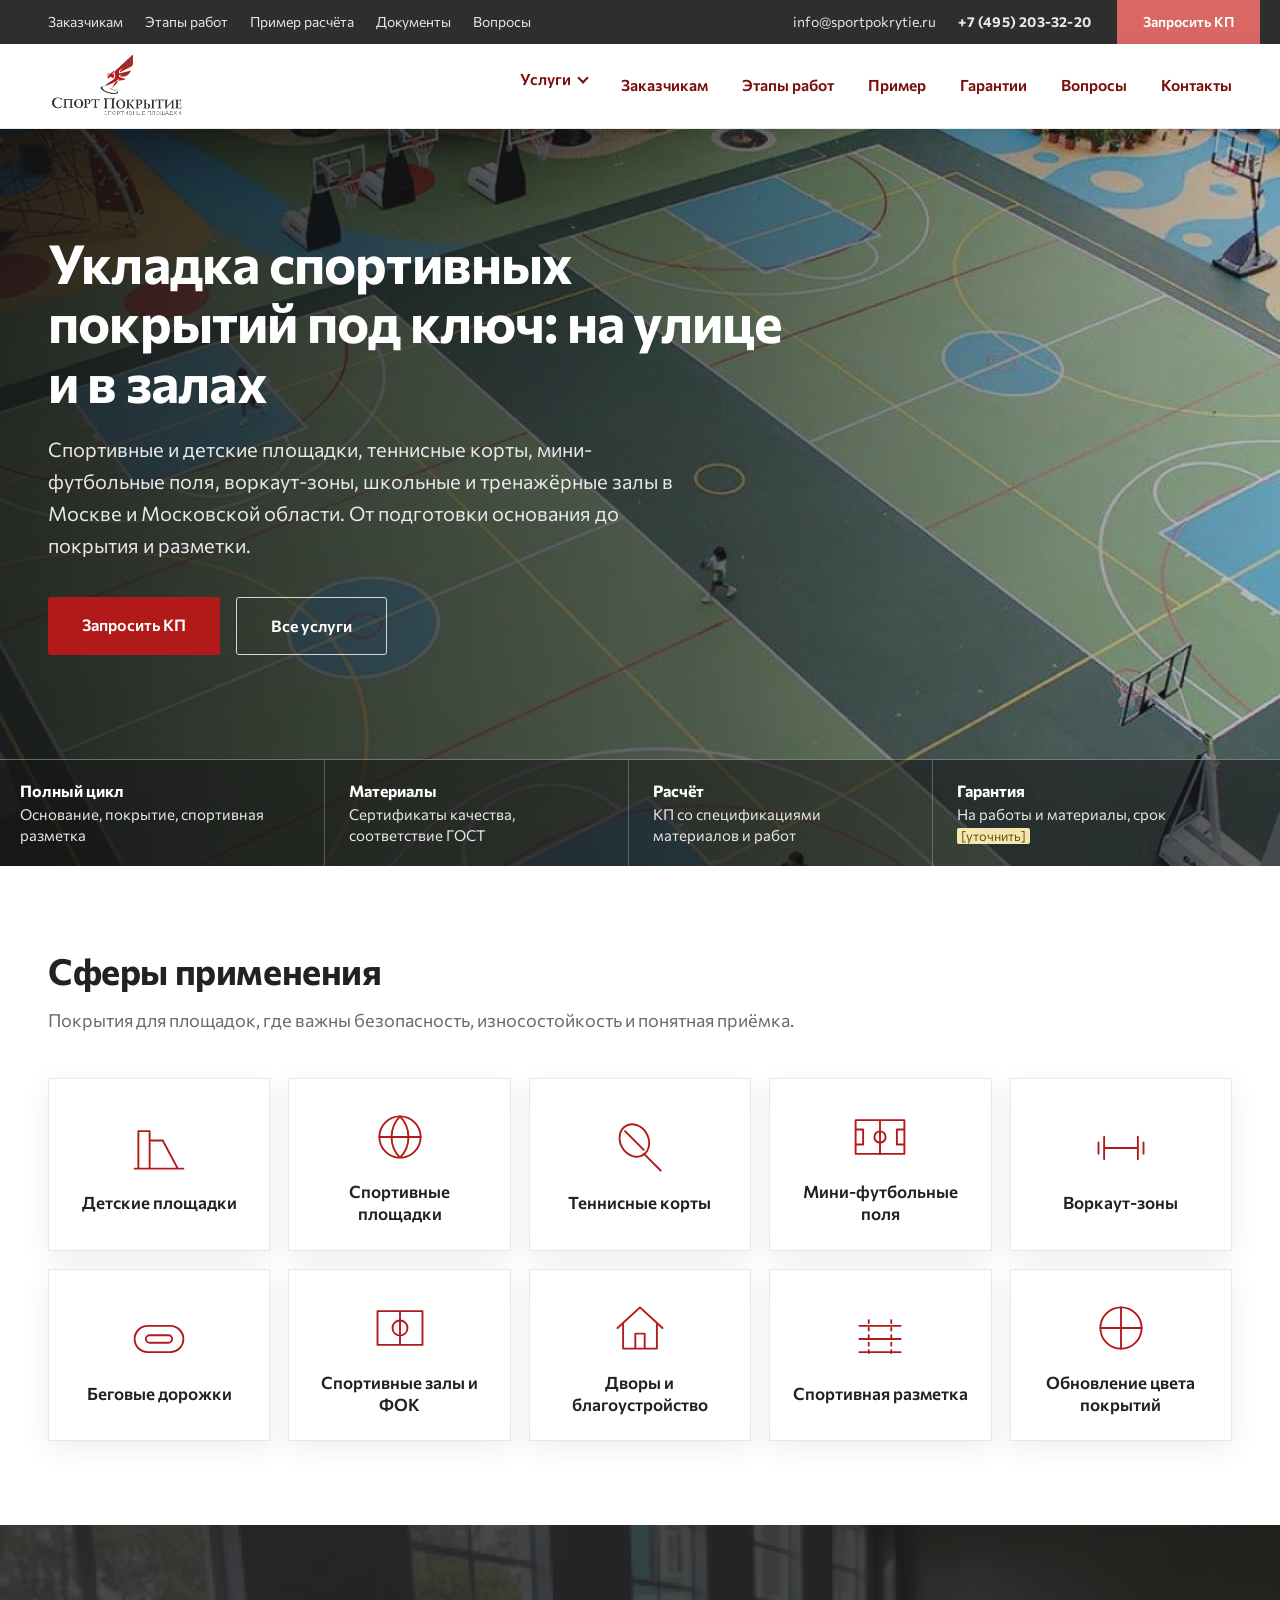
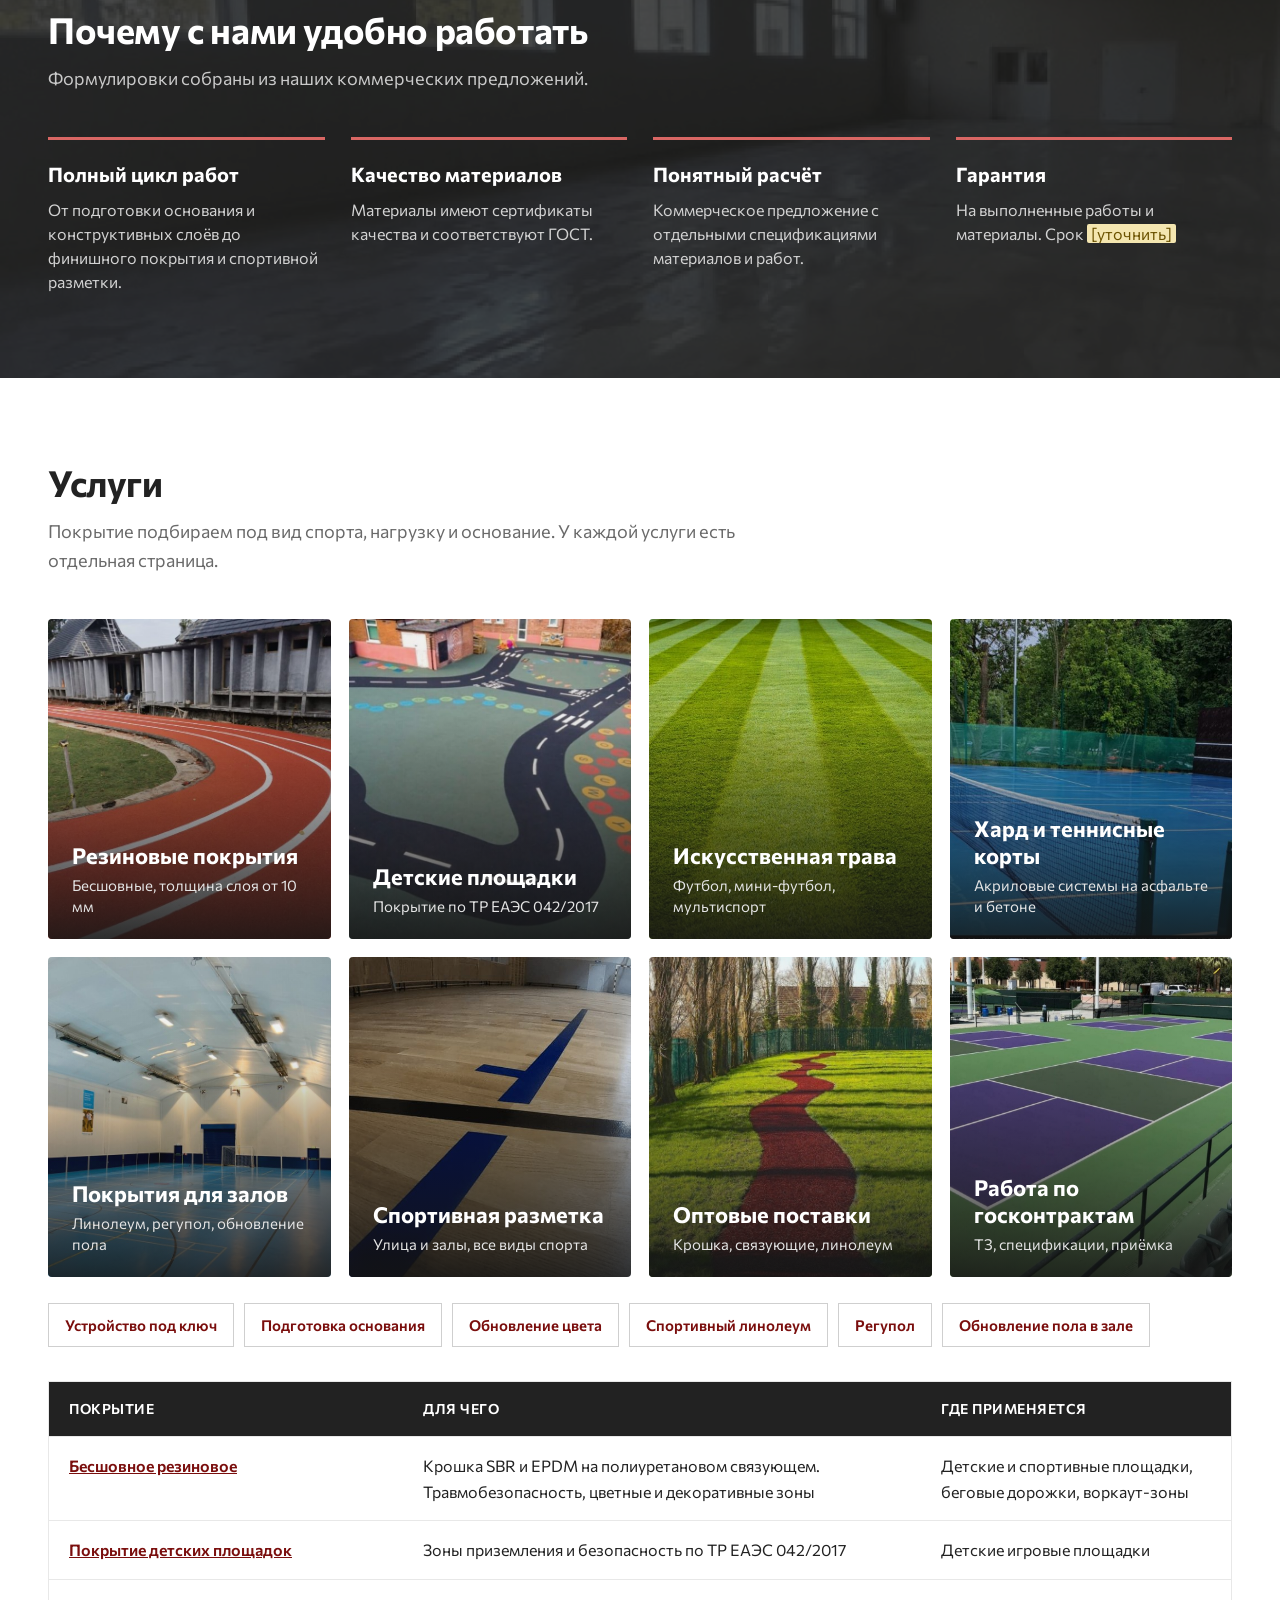
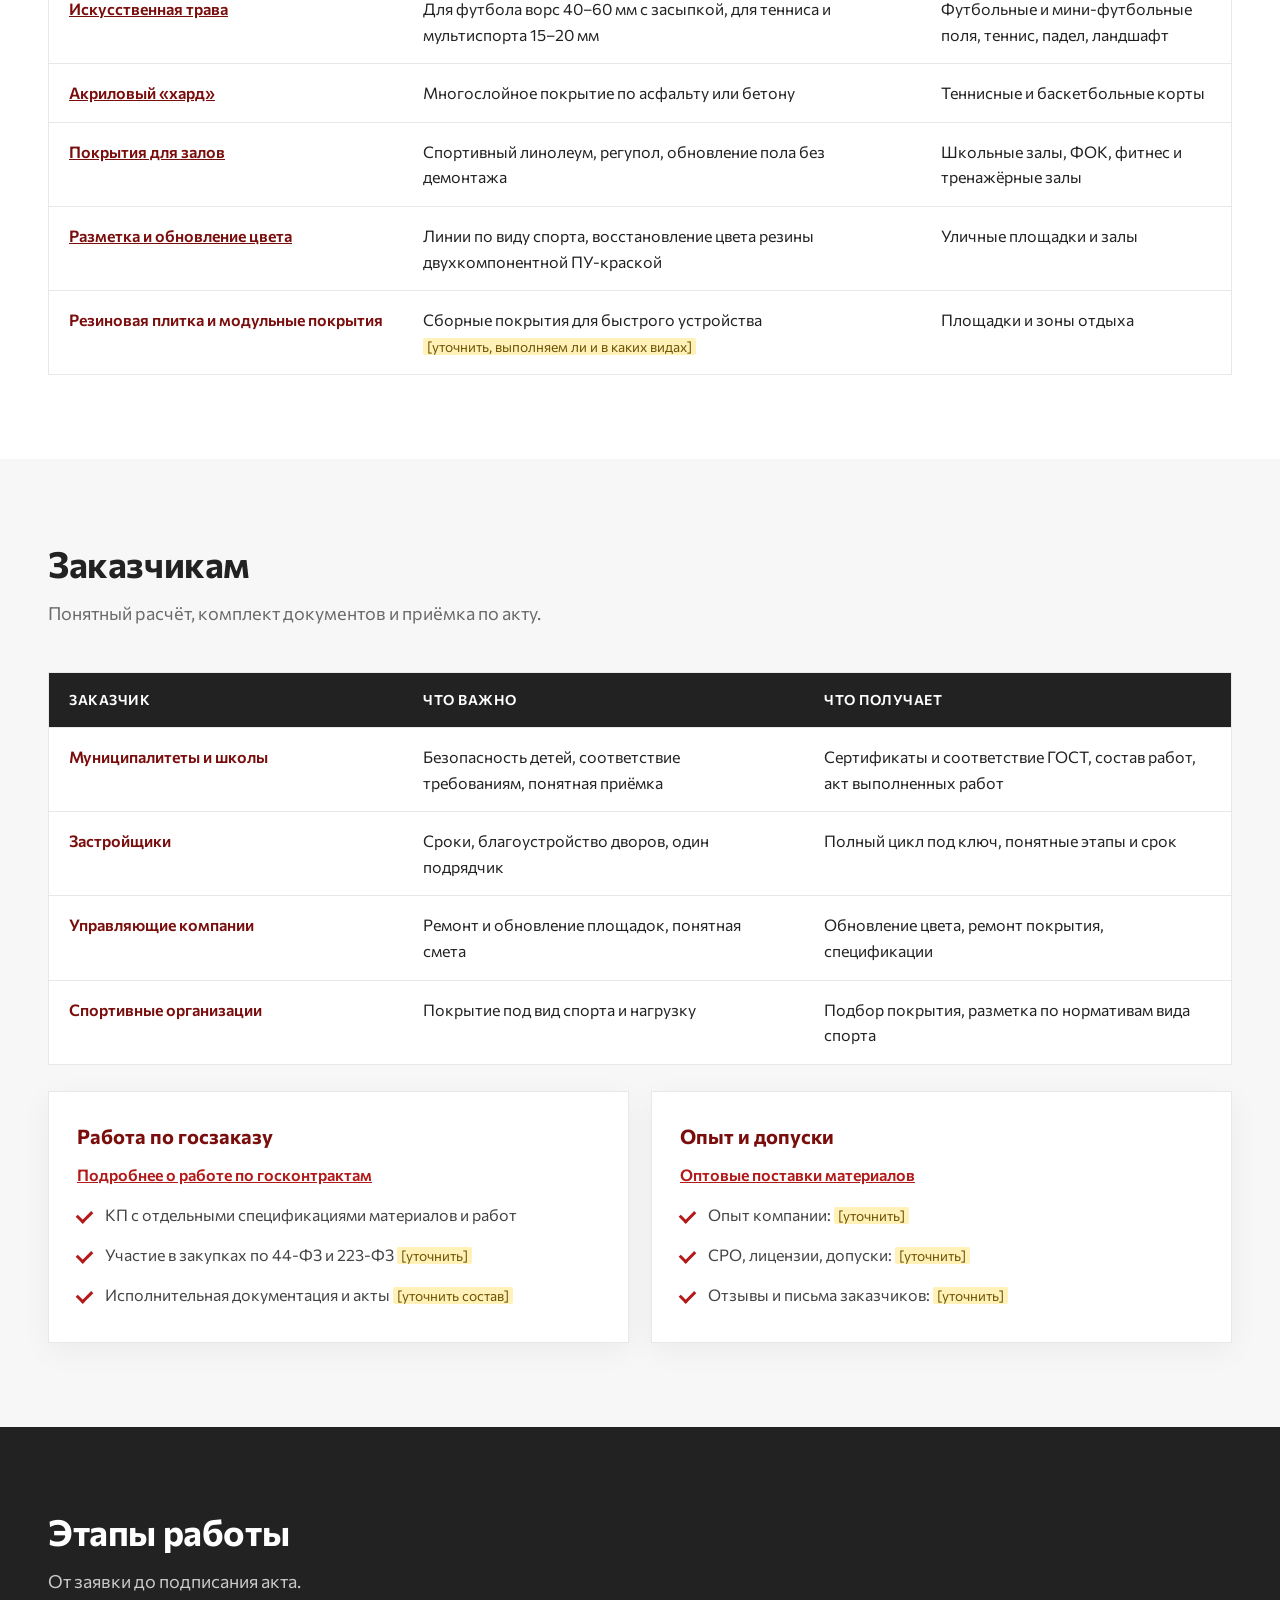
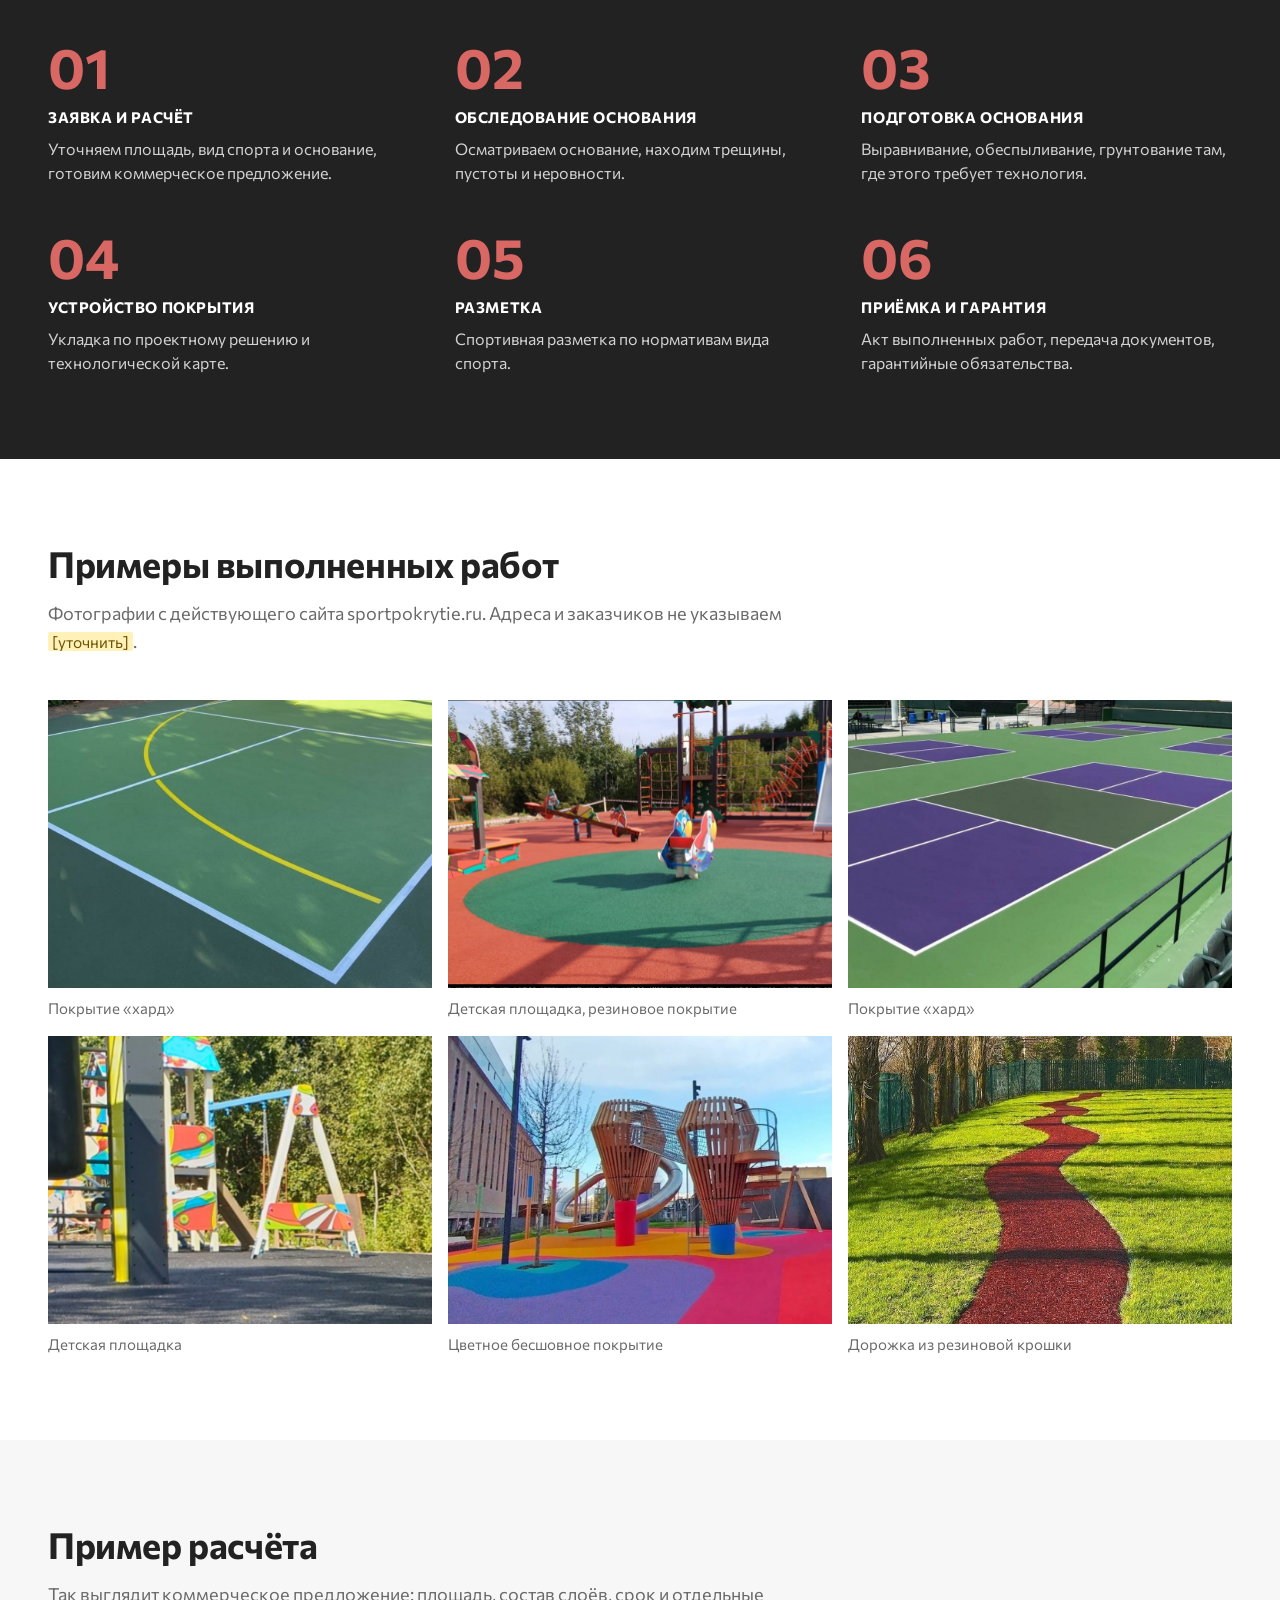
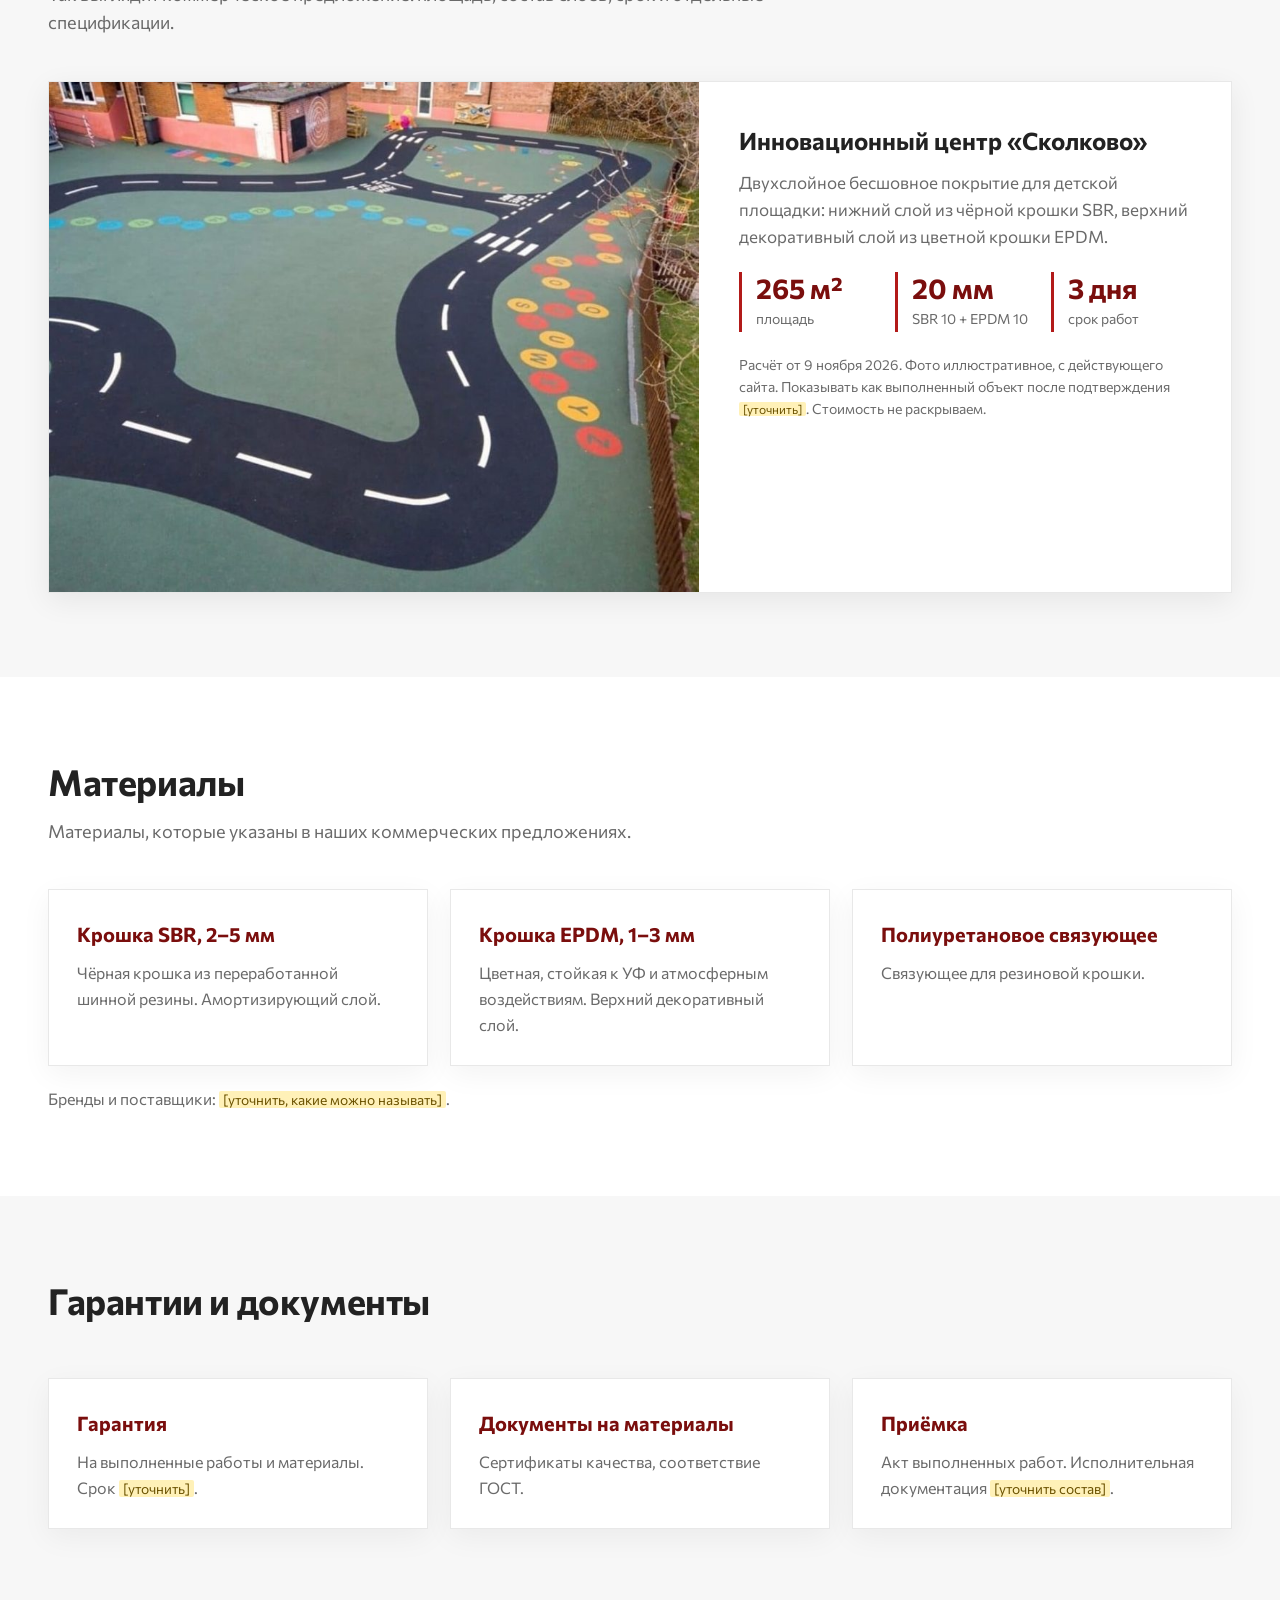
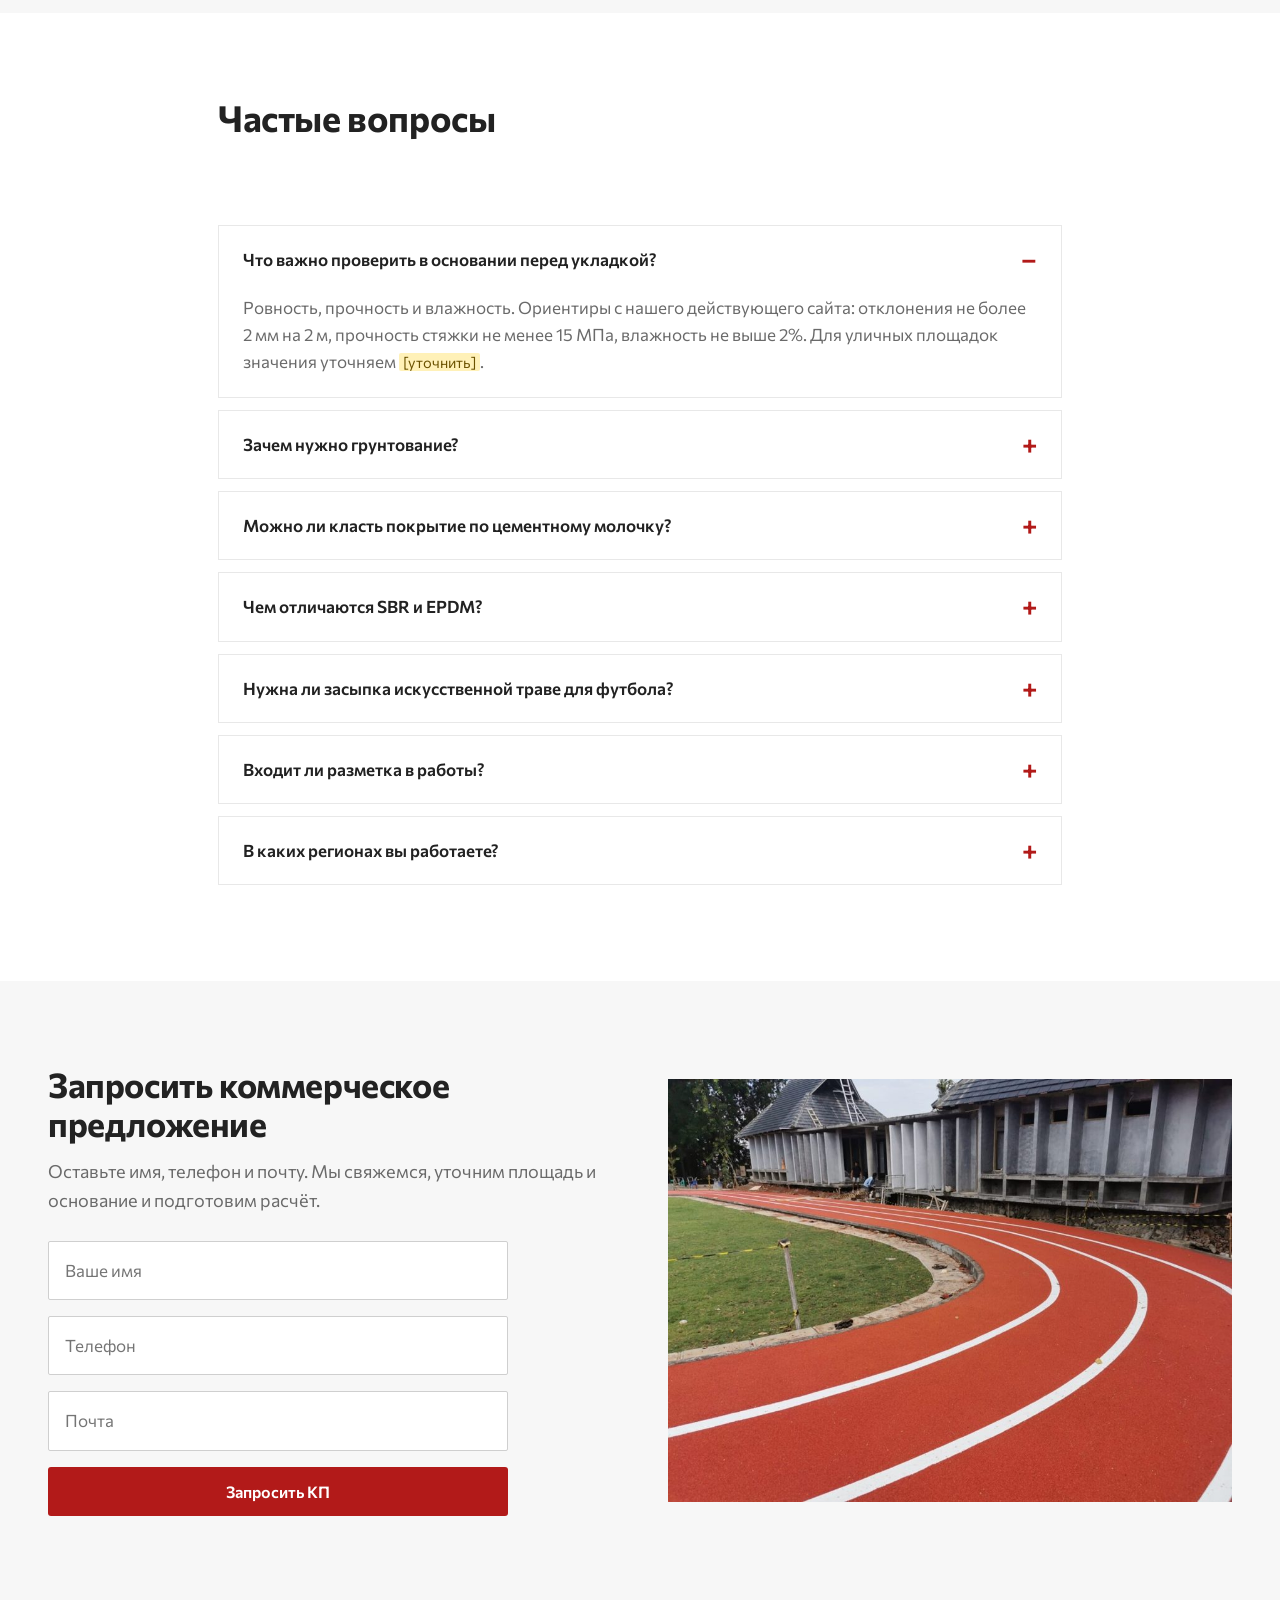
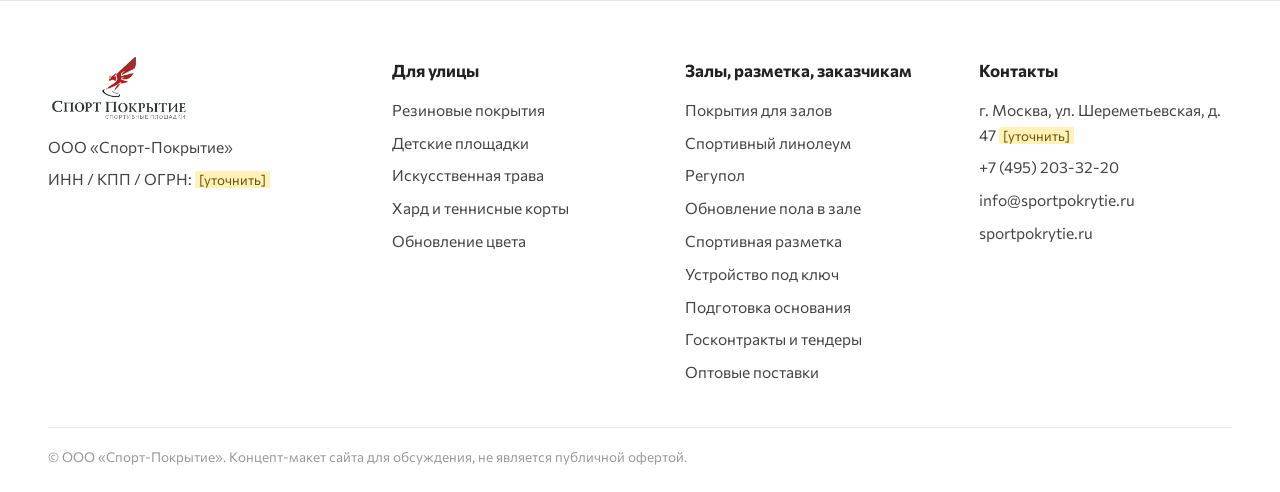
==== commit 52df336d: "Страницы услуг и полный перечень направлений" ====
--- a/index.html
+++ b/index.html
@@ -3,8 +3,8 @@
 <head>
 <meta charset="utf-8">
 <meta name="viewport" content="width=device-width,initial-scale=1">
-<title>Спорт-Покрытие — укладка уличных спортивных покрытий в Москве и Московской области</title>
-<meta name="description" content="ООО «Спорт-Покрытие»: устройство спортивных и детских площадок, теннисных кортов, мини-футбольных полей и воркаут-зон под ключ.">
+<title>Спорт-Покрытие — укладка спортивных покрытий в Москве и Московской области</title>
+<meta name="description" content="ООО «Спорт-Покрытие»: устройство спортивных и детских площадок, теннисных кортов, мини-футбольных полей, воркаут-зон и спортивных залов под ключ.">
 <meta name="robots" content="noindex">
 <link rel="icon" href="assets/img/favicon.png">
 <link rel="preconnect" href="https://fonts.googleapis.com"><link rel="preconnect" href="https://fonts.gstatic.com" crossorigin>
@@ -14,24 +14,24 @@
 <body>
 <!-- КОНЦЕПТ-МАКЕТ. Пометки [уточнить] — данные, которых нет в материалах. -->
 <div class="topbar"><div class="wrap">
-  <div class="links"><a href="#services">Покрытия</a><a href="#audience">Заказчикам</a><a href="#example">Пример</a><a href="#docs">Документы</a><a href="#faq">Вопросы</a></div>
+  <div class="links"><a href="#audience">Заказчикам</a><a href="#stages">Этапы работ</a><a href="#example">Пример расчёта</a><a href="#docs">Документы</a><a href="#faq">Вопросы</a></div>
   <div class="right"><span class="mail"><a href="mailto:info@sportpokrytie.ru">info@sportpokrytie.ru</a></span><b><a href="tel:+74952033220">+7 (495) 203-32-20</a></b></div>
   <a class="cta" href="#form">Запросить КП</a>
 </div></div>
 <header class="main"><div class="wrap">
-  <a class="logo" href="#top"><img src="assets/img/logo.png" alt="Спорт-Покрытие — спортивные площадки"></a>
+  <a class="logo" href="index.html"><img src="assets/img/logo.png" alt="Спорт-Покрытие — спортивные площадки"></a>
   <button class="burger" aria-label="Меню" onclick="document.getElementById('menu').classList.toggle('open')"><span></span><span></span><span></span></button>
-  <nav class="menu" id="menu" onclick="this.classList.remove('open')">
-    <a href="#services">Покрытия</a><a href="#audience">Заказчикам</a><a href="#stages">Этапы работ</a><a href="#example">Пример</a><a href="#docs">Гарантии</a><a href="#faq">Вопросы</a><a href="#contacts">Контакты</a>
+  <nav class="menu" id="menu">
+    <div class="dd"><a href="#services" onclick="if(innerWidth<=900){event.preventDefault();this.parentNode.classList.toggle('open')}">Услуги</a><div class="dd-panel"><div><h5>Для улицы</h5><a href="services/rezinovye-pokrytiya.html">Резиновые покрытия</a><a href="services/detskie-ploshchadki.html">Детские площадки</a><a href="services/iskusstvennaya-trava.html">Искусственная трава</a><a href="services/hard-tennisnye-korty.html">Хард и теннисные корты</a><a href="services/obnovlenie-tsveta.html">Обновление цвета</a></div><div><h5>Закрытые помещения</h5><a href="services/zakrytye-pomeshcheniya.html">Покрытия для залов</a><a href="services/sportivnyj-linoleum.html">Спортивный линолеум</a><a href="services/regupol.html">Регупол</a><a href="services/obnovlenie-zala.html">Обновление пола в зале</a></div><div><h5>Разметка и работы</h5><a href="services/razmetka.html">Спортивная разметка</a><a href="services/ustroystvo-sportivnykh-pokrytiy.html">Устройство под ключ</a><a href="services/podgotovka-osnovaniya.html">Подготовка основания</a></div><div><h5>Для заказчиков</h5><a href="services/goskontrakty.html">Госконтракты и тендеры</a><a href="services/optovye-postavki.html">Оптовые поставки</a></div></div></div>
+    <a href="#audience">Заказчикам</a><a href="#stages">Этапы работ</a><a href="#example">Пример</a><a href="#docs">Гарантии</a><a href="#faq">Вопросы</a><a href="#contacts">Контакты</a>
   </nav>
 </div></header>
-
 <main id="top">
 <div class="hero">
   <div class="wrap">
-    <h1>Укладка уличных спортивных покрытий под ключ</h1>
-    <p>Спортивные и детские площадки, теннисные корты, мини-футбольные поля и воркаут-зоны в Москве и Московской области. От подготовки основания до покрытия и разметки.</p>
-    <div class="cta"><a class="btn" href="#form">Запросить КП</a><a class="btn line" href="#services">Виды покрытий</a></div>
+    <h1>Укладка спортивных покрытий под ключ: на улице и в залах</h1>
+    <p>Спортивные и детские площадки, теннисные корты, мини-футбольные поля, воркаут-зоны, школьные и тренажёрные залы в Москве и Московской области. От подготовки основания до покрытия и разметки.</p>
+    <div class="cta"><a class="btn" href="#form">Запросить КП</a><a class="btn line" href="#services">Все услуги</a></div>
   </div>
   <div class="strip"><div class="wrap">
     <div><b>Полный цикл</b>Основание, покрытие, спортивная разметка</div>
@@ -44,18 +44,7 @@
 <section id="scope"><div class="wrap">
   <h2>Сферы применения</h2>
   <p class="sub">Покрытия для площадок, где важны безопасность, износостойкость и понятная приёмка.</p>
-  <div class="grid g5" style="gap:18px">
-    <div class="tile"><svg viewBox="0 0 64 64"><path d="M10 54V14h12v40M22 24h14M36 24l16 30M6 54h52"/></svg>Детские площадки</div>
-    <div class="tile"><svg viewBox="0 0 64 64"><circle cx="32" cy="32" r="22"/><path d="M10 32h44M32 10c-12 12-12 32 0 44M32 10c12 12 12 32 0 44"/></svg>Спортивные площадки</div>
-    <div class="tile"><svg viewBox="0 0 64 64"><ellipse cx="26" cy="24" rx="15" ry="18" transform="rotate(-30 26 24)"/><path d="M36 38l18 18M16 14l20 20"/></svg>Теннисные корты</div>
-    <div class="tile"><svg viewBox="0 0 64 64"><rect x="6" y="14" width="52" height="36"/><path d="M32 14v36M6 24h8v16H6M58 24h-8v16h8"/><circle cx="32" cy="32" r="6"/></svg>Мини-футбольные поля</div>
-    <div class="tile"><svg viewBox="0 0 64 64"><path d="M8 26v12M14 20v24M50 20v24M56 26v12M14 32h36"/></svg>Воркаут-зоны</div>
-    <div class="tile"><svg viewBox="0 0 64 64"><rect x="6" y="18" width="52" height="28" rx="14"/><rect x="18" y="28" width="28" height="8" rx="4"/></svg>Беговые дорожки</div>
-    <div class="tile"><svg viewBox="0 0 64 64"><rect x="8" y="14" width="48" height="36"/><path d="M32 14v36"/><circle cx="32" cy="32" r="8"/></svg>Баскетбол и волейбол</div>
-    <div class="tile"><svg viewBox="0 0 64 64"><path d="M8 32L32 10l24 22M14 28v26h36V28M27 54V38h10v16"/></svg>Дворы и благоустройство</div>
-    <div class="tile"><svg viewBox="0 0 64 64"><path d="M10 18h44M10 32h44M10 46h44"/><path d="M20 12v40M44 12v40" stroke-dasharray="3 5"/></svg>Спортивная разметка</div>
-    <div class="tile"><svg viewBox="0 0 64 64"><path d="M32 10v44M10 32h44"/><circle cx="32" cy="32" r="22"/></svg>Обновление цвета покрытий</div>
-  </div>
+  <div class="grid g5" style="gap:18px"><a class="tile" href="services/detskie-ploshchadki.html"><svg viewBox="0 0 64 64"><path d="M10 54V14h12v40M22 24h14M36 24l16 30M6 54h52"/></svg>Детские площадки</a><a class="tile" href="services/ustroystvo-sportivnykh-pokrytiy.html"><svg viewBox="0 0 64 64"><circle cx="32" cy="32" r="22"/><path d="M10 32h44M32 10c-12 12-12 32 0 44M32 10c12 12 12 32 0 44"/></svg>Спортивные площадки</a><a class="tile" href="services/hard-tennisnye-korty.html"><svg viewBox="0 0 64 64"><ellipse cx="26" cy="24" rx="15" ry="18" transform="rotate(-30 26 24)"/><path d="M36 38l18 18M16 14l20 20"/></svg>Теннисные корты</a><a class="tile" href="services/iskusstvennaya-trava.html"><svg viewBox="0 0 64 64"><rect x="6" y="14" width="52" height="36"/><path d="M32 14v36M6 24h8v16H6M58 24h-8v16h8"/><circle cx="32" cy="32" r="6"/></svg>Мини-футбольные поля</a><a class="tile" href="services/rezinovye-pokrytiya.html"><svg viewBox="0 0 64 64"><path d="M8 26v12M14 20v24M50 20v24M56 26v12M14 32h36"/></svg>Воркаут-зоны</a><a class="tile" href="services/rezinovye-pokrytiya.html"><svg viewBox="0 0 64 64"><rect x="6" y="18" width="52" height="28" rx="14"/><rect x="18" y="28" width="28" height="8" rx="4"/></svg>Беговые дорожки</a><a class="tile" href="services/zakrytye-pomeshcheniya.html"><svg viewBox="0 0 64 64"><rect x="8" y="14" width="48" height="36"/><path d="M32 14v36"/><circle cx="32" cy="32" r="8"/></svg>Спортивные залы и ФОК</a><a class="tile" href="services/rezinovye-pokrytiya.html"><svg viewBox="0 0 64 64"><path d="M8 32L32 10l24 22M14 28v26h36V28M27 54V38h10v16"/></svg>Дворы и благоустройство</a><a class="tile" href="services/razmetka.html"><svg viewBox="0 0 64 64"><path d="M10 18h44M10 32h44M10 46h44"/><path d="M20 12v40M44 12v40" stroke-dasharray="3 5"/></svg>Спортивная разметка</a><a class="tile" href="services/obnovlenie-tsveta.html"><svg viewBox="0 0 64 64"><path d="M32 10v44M10 32h44"/><circle cx="32" cy="32" r="22"/></svg>Обновление цвета покрытий</a></div>
 </div></section>
 
 <section class="dark photo" id="adv"><div class="wrap">
@@ -70,27 +59,14 @@
 </div></section>
 
 <section id="services"><div class="wrap">
-  <h2>Виды покрытий</h2>
-  <p class="sub">Покрытие подбираем под вид спорта, нагрузку и основание.</p>
-  <div class="grid g4" style="gap:18px">
-    <a class="pcard" href="#form" style="background-image:url(assets/img/photos/rubber-track.jpg)"><div><b>Резиновые покрытия</b><span>Бесшовные, толщина слоя от 10 до 40 мм</span></div></a>
-    <a class="pcard" href="#form" style="background-image:url(assets/img/photos/tennis.jpg)"><div><b>Акриловый «хард»</b><span>Теннисные и баскетбольные корты</span></div></a>
-    <a class="pcard" href="#form" style="background-image:url(assets/img/photos/grass.jpg)"><div><b>Искусственная трава</b><span>Футбол, мини-футбол, теннис, падел</span></div></a>
-    <a class="pcard" href="#form" style="background-image:url(assets/img/photos/playground-map.jpg)"><div><b>Детские площадки</b><span>Цветное травмобезопасное покрытие</span></div></a>
-  </div>
+  <h2>Услуги</h2>
+  <p class="sub">Покрытие подбираем под вид спорта, нагрузку и основание. У каждой услуги есть отдельная страница.</p>
+  <div class="svc-grid"><a class="pcard" href="services/rezinovye-pokrytiya.html" style="background-image:url(assets/img/photos/rubber-track.jpg)"><div><b>Резиновые покрытия</b><span>Бесшовные, толщина слоя от 10 мм</span></div></a><a class="pcard" href="services/detskie-ploshchadki.html" style="background-image:url(assets/img/photos/playground-map.jpg)"><div><b>Детские площадки</b><span>Покрытие по ТР ЕАЭС 042/2017</span></div></a><a class="pcard" href="services/iskusstvennaya-trava.html" style="background-image:url(assets/img/photos/grass.jpg)"><div><b>Искусственная трава</b><span>Футбол, мини-футбол, мультиспорт</span></div></a><a class="pcard" href="services/hard-tennisnye-korty.html" style="background-image:url(assets/img/photos/tennis.jpg)"><div><b>Хард и теннисные корты</b><span>Акриловые системы на асфальте и бетоне</span></div></a><a class="pcard" href="services/zakrytye-pomeshcheniya.html" style="background-image:url(assets/img/photos/hall-blue.jpg)"><div><b>Покрытия для залов</b><span>Линолеум, регупол, обновление пола</span></div></a><a class="pcard" href="services/razmetka.html" style="background-image:url(assets/img/photos/hall-lines.jpg)"><div><b>Спортивная разметка</b><span>Улица и залы, все виды спорта</span></div></a><a class="pcard" href="services/optovye-postavki.html" style="background-image:url(assets/img/photos/rubber-path.jpg)"><div><b>Оптовые поставки</b><span>Крошка, связующие, линолеум</span></div></a><a class="pcard" href="services/goskontrakty.html" style="background-image:url(assets/img/photos/court-hard-2.jpg)"><div><b>Работа по госконтрактам</b><span>ТЗ, спецификации, приёмка</span></div></a></div>
+  <div class="chips"><a href="services/ustroystvo-sportivnykh-pokrytiy.html">Устройство под ключ</a><a href="services/podgotovka-osnovaniya.html">Подготовка основания</a><a href="services/obnovlenie-tsveta.html">Обновление цвета</a><a href="services/sportivnyj-linoleum.html">Спортивный линолеум</a><a href="services/regupol.html">Регупол</a><a href="services/obnovlenie-zala.html">Обновление пола в зале</a></div>
   <table style="margin-top:34px">
     <thead><tr><th>Покрытие</th><th>Для чего</th><th>Где применяется</th></tr></thead>
-    <tbody>
-    <tr><td>Бесшовное резиновое</td><td>Крошка SBR и EPDM на полиуретановом связующем. Травмобезопасность, цветные и декоративные зоны</td><td>Детские и спортивные площадки, беговые дорожки, воркаут-зоны</td></tr>
-    <tr><td>Резиновая плитка</td><td>Быстрый монтаж, замена отдельных участков</td><td>Детские и спортивные площадки, зоны отдыха</td></tr>
-    <tr><td>Полиуретан с крошкой SBR или EPDM</td><td>Эластичное покрытие для активных нагрузок</td><td>Беговые дорожки, многофункциональные площадки</td></tr>
-    <tr><td>Акриловый «хард»</td><td>Многослойное покрытие по асфальту или бетону</td><td>Теннисные и баскетбольные корты</td></tr>
-    <tr><td>Искусственная трава</td><td>Для футбола ворс 40–60 мм с засыпкой, для тенниса и многофункциональных площадок 10–22 мм</td><td>Футбольные и мини-футбольные поля, теннис, падел, ландшафт</td></tr>
-    <tr><td>Модульные покрытия</td><td>Сборная плитка для быстрого устройства площадки</td><td>Баскетбол, волейбол, универсальные площадки</td></tr>
-    <tr><td>Разметка и обновление цвета</td><td>Линии по виду спорта, восстановление цвета резины двухкомпонентной ПУ-краской</td><td>Уличные площадки и залы</td></tr>
-    </tbody>
+    <tbody><tr><td><a href="services/rezinovye-pokrytiya.html" style="color:var(--maroon);font-weight:600">Бесшовное резиновое</a></td><td>Крошка SBR и EPDM на полиуретановом связующем. Травмобезопасность, цветные и декоративные зоны</td><td>Детские и спортивные площадки, беговые дорожки, воркаут-зоны</td></tr><tr><td><a href="services/detskie-ploshchadki.html" style="color:var(--maroon);font-weight:600">Покрытие детских площадок</a></td><td>Зоны приземления и безопасность по ТР ЕАЭС 042/2017</td><td>Детские игровые площадки</td></tr><tr><td><a href="services/iskusstvennaya-trava.html" style="color:var(--maroon);font-weight:600">Искусственная трава</a></td><td>Для футбола ворс 40–60 мм с засыпкой, для тенниса и мультиспорта 15–20 мм</td><td>Футбольные и мини-футбольные поля, теннис, падел, ландшафт</td></tr><tr><td><a href="services/hard-tennisnye-korty.html" style="color:var(--maroon);font-weight:600">Акриловый «хард»</a></td><td>Многослойное покрытие по асфальту или бетону</td><td>Теннисные и баскетбольные корты</td></tr><tr><td><a href="services/zakrytye-pomeshcheniya.html" style="color:var(--maroon);font-weight:600">Покрытия для залов</a></td><td>Спортивный линолеум, регупол, обновление пола без демонтажа</td><td>Школьные залы, ФОК, фитнес и тренажёрные залы</td></tr><tr><td><a href="services/razmetka.html" style="color:var(--maroon);font-weight:600">Разметка и обновление цвета</a></td><td>Линии по виду спорта, восстановление цвета резины двухкомпонентной ПУ-краской</td><td>Уличные площадки и залы</td></tr><tr><td>Резиновая плитка и модульные покрытия</td><td>Сборные покрытия для быстрого устройства <span class="mark">[уточнить, выполняем ли и в каких видах]</span></td><td>Площадки и зоны отдыха</td></tr></tbody>
   </table>
-  <p class="sub" style="margin:22px 0 0;font-size:16px">Также: спортивный линолеум и Регупол для залов, поставка материалов под заказ.</p>
 </div></section>
 
 <section class="alt" id="audience"><div class="wrap">
@@ -106,8 +82,8 @@
     </tbody>
   </table>
   <div class="grid g2" style="margin-top:26px">
-    <div class="card"><h3>Работа по госзаказу</h3><ul class="check"><li>КП с отдельными спецификациями материалов и работ</li><li>Участие в закупках по 44-ФЗ и 223-ФЗ <span class="mark">[уточнить]</span></li><li>Исполнительная документация и акты <span class="mark">[уточнить состав]</span></li></ul></div>
-    <div class="card"><h3>Опыт и допуски</h3><ul class="check"><li>Опыт компании: <span class="mark">[уточнить]</span></li><li>СРО, лицензии, допуски: <span class="mark">[уточнить]</span></li><li>Отзывы и письма заказчиков: <span class="mark">[уточнить]</span></li></ul></div>
+    <div class="card"><h3>Работа по госзаказу</h3><p style="margin-bottom:8px"><a href="services/goskontrakty.html" style="color:var(--red);font-weight:600">Подробнее о работе по госконтрактам</a></p><ul class="check"><li>КП с отдельными спецификациями материалов и работ</li><li>Участие в закупках по 44-ФЗ и 223-ФЗ <span class="mark">[уточнить]</span></li><li>Исполнительная документация и акты <span class="mark">[уточнить состав]</span></li></ul></div>
+    <div class="card"><h3>Опыт и допуски</h3><p style="margin-bottom:8px"><a href="services/optovye-postavki.html" style="color:var(--red);font-weight:600">Оптовые поставки материалов</a></p><ul class="check"><li>Опыт компании: <span class="mark">[уточнить]</span></li><li>СРО, лицензии, допуски: <span class="mark">[уточнить]</span></li><li>Отзывы и письма заказчиков: <span class="mark">[уточнить]</span></li></ul></div>
   </div>
 </div></section>
 
@@ -198,12 +174,11 @@
   <img src="assets/img/photos/rubber-track.jpg" alt="Беговая дорожка с резиновым покрытием" loading="lazy">
 </div></div></section>
 </main>
-
 <footer id="contacts"><div class="wrap">
   <div class="cols">
-    <div><a class="logo" href="#top"><img src="assets/img/logo.png" alt="Спорт-Покрытие"></a><p>ООО «Спорт-Покрытие»</p><p>ИНН / КПП / ОГРН: <span class="mark">[уточнить]</span></p></div>
-    <div><h4>Покрытия</h4><a href="#services">Резиновые покрытия</a><a href="#services">Акриловый хард</a><a href="#services">Искусственная трава</a><a href="#services">Разметка</a></div>
-    <div><h4>Информация</h4><a href="#audience">Заказчикам</a><a href="#stages">Этапы работы</a><a href="#docs">Гарантии и документы</a><a href="#faq">Вопросы</a></div>
+    <div><a class="logo" href="index.html"><img src="assets/img/logo.png" alt="Спорт-Покрытие"></a><p>ООО «Спорт-Покрытие»</p><p>ИНН / КПП / ОГРН: <span class="mark">[уточнить]</span></p></div>
+    <div><h4>Для улицы</h4><a href="services/rezinovye-pokrytiya.html">Резиновые покрытия</a><a href="services/detskie-ploshchadki.html">Детские площадки</a><a href="services/iskusstvennaya-trava.html">Искусственная трава</a><a href="services/hard-tennisnye-korty.html">Хард и теннисные корты</a><a href="services/obnovlenie-tsveta.html">Обновление цвета</a></div>
+    <div><h4>Залы, разметка, заказчикам</h4><a href="services/zakrytye-pomeshcheniya.html">Покрытия для залов</a><a href="services/sportivnyj-linoleum.html">Спортивный линолеум</a><a href="services/regupol.html">Регупол</a><a href="services/obnovlenie-zala.html">Обновление пола в зале</a><a href="services/razmetka.html">Спортивная разметка</a><a href="services/ustroystvo-sportivnykh-pokrytiy.html">Устройство под ключ</a><a href="services/podgotovka-osnovaniya.html">Подготовка основания</a><a href="services/goskontrakty.html">Госконтракты и тендеры</a><a href="services/optovye-postavki.html">Оптовые поставки</a></div>
     <div><h4>Контакты</h4><p>г. Москва, ул. Шереметьевская, д. 47 <span class="mark">[уточнить]</span></p><a href="tel:+74952033220">+7 (495) 203-32-20</a><a href="mailto:info@sportpokrytie.ru">info@sportpokrytie.ru</a><a href="https://sportpokrytie.ru/">sportpokrytie.ru</a></div>
   </div>
   <div class="copy">© ООО «Спорт-Покрытие». Концепт-макет сайта для обсуждения, не является публичной офертой.</div>
--- a/assets/style.css
+++ b/assets/style.css
@@ -121,3 +121,44 @@
  .example .body{padding:24px}.kv{grid-template-columns:1fr}footer .cols{grid-template-columns:1fr}
  table,thead,tbody,tr,th,td{display:block}thead{display:none}td:first-child{width:auto;border-bottom:0;padding-bottom:0}td{padding:8px 18px}tr{border-bottom:1px solid var(--line);padding:10px 0}
  .pcard{min-height:260px}.stages .n{font-size:44px}}
+/* ===== услуги: выпадающее меню, страницы услуг ===== */
+nav.menu .dd{position:relative}
+nav.menu .dd>a:after{content:"";display:inline-block;width:6px;height:6px;border-right:2px solid var(--maroon);border-bottom:2px solid var(--maroon);transform:rotate(45deg);margin:0 0 3px 8px}
+.dd-panel{display:none;position:absolute;left:-120px;top:100%;background:#fff;border:1px solid var(--line);box-shadow:0 18px 36px rgba(0,0,0,.14);padding:26px 30px;grid-template-columns:repeat(4,200px);gap:26px;z-index:40}
+.dd:hover .dd-panel,.dd:focus-within .dd-panel,.dd.open .dd-panel{display:grid}
+.dd-panel h5{margin:0 0 10px;font-size:13px;text-transform:uppercase;letter-spacing:.6px;color:var(--red)}
+.dd-panel a{display:block;padding:5px 0;font-size:15px;font-weight:500;color:var(--graphite);border:0}
+.dd-panel a:hover{color:var(--red);border:0}
+.tile{text-decoration:none;color:inherit;transition:box-shadow .2s,transform .2s}.tile:hover{box-shadow:0 12px 32px rgba(0,0,0,.14);transform:translateY(-2px)}
+.crumbs{font-size:14px;color:#cfcfcf;margin-bottom:18px}.crumbs a{color:#fff;text-decoration:none;border-bottom:1px solid rgba(255,255,255,.4)}
+.phero{position:relative;color:#fff;background:#222 center/cover no-repeat}
+.phero:before{content:"";position:absolute;inset:0;background:linear-gradient(90deg,rgba(20,20,20,.9) 0%,rgba(20,20,20,.7) 55%,rgba(20,20,20,.35) 100%)}
+.phero .wrap{position:relative;padding-top:64px;padding-bottom:72px}
+.phero h1{font-size:44px;line-height:1.12;margin:0 0 18px;max-width:820px;letter-spacing:-.6px}
+.phero p{font-size:19px;color:#E8E8E8;max-width:720px;margin:0 0 28px}
+.psec{padding:56px 0}.psec.alt{background:var(--bg)}
+.psec h2{font-size:30px;margin-bottom:18px}
+.psec p{max-width:820px;color:#444;margin:0 0 10px}
+.cols2{display:grid;grid-template-columns:2fr 1fr;gap:48px;align-items:start}
+.aside{position:sticky;top:110px;background:var(--bg);border:1px solid var(--line);padding:26px}
+.aside h3{margin:0 0 10px;font-size:19px;color:var(--maroon)}.aside p{font-size:15.5px;color:#555;margin:0 0 16px}
+.aside a.rel{display:block;padding:9px 0;border-top:1px solid var(--line);text-decoration:none;color:var(--graphite);font-weight:600;font-size:15.5px}.aside a.rel:hover{color:var(--red)}
+.fcards{display:grid;grid-template-columns:repeat(2,1fr);gap:18px}
+.fcards .card h3{font-size:18px}
+.fcards.three{grid-template-columns:repeat(3,1fr)}
+.lst{margin:0 0 6px;padding:0;list-style:none}.lst li{padding:7px 0 7px 26px;position:relative;color:#333}
+.lst li:before{content:"";position:absolute;left:0;top:16px;width:12px;height:3px;background:var(--red)}
+.pnote{background:#fff;border-left:4px solid var(--salmon);padding:16px 20px;color:#444;margin:18px 0}
+.psec table{margin-top:6px}.psec td a{color:var(--red);font-weight:600}
+.pcases{display:grid;grid-template-columns:repeat(3,1fr);gap:18px}
+.pcases .card{border-top:3px solid var(--red)}.pcases b{display:block;color:var(--maroon);font-size:17px;margin-bottom:6px;line-height:1.3}.pcases span{color:#555;font-size:15.5px}
+.related{display:grid;grid-template-columns:repeat(4,1fr);gap:16px}
+.related a{display:block;border:1px solid var(--line);padding:18px 20px;text-decoration:none;font-weight:600;color:var(--maroon);background:#fff}.related a:hover{border-color:var(--red)}
+.related small{display:block;font-weight:400;color:var(--muted);font-size:14px;margin-top:4px}
+.ctab{background:var(--graphite);color:#fff;padding:52px 0}.ctab .wrap{display:flex;align-items:center;justify-content:space-between;gap:30px;flex-wrap:wrap}.ctab h2{color:#fff;margin:0 0 6px;font-size:28px}.ctab p{color:#cfcfcf;margin:0}
+.svc-grid{display:grid;grid-template-columns:repeat(4,1fr);gap:18px}
+.chips{display:flex;flex-wrap:wrap;gap:10px;margin-top:26px}.chips a{border:1px solid #CFCFCF;background:#fff;padding:9px 16px;text-decoration:none;font-weight:600;font-size:15px;color:var(--maroon)}.chips a:hover{border-color:var(--red);color:var(--red)}
+.gal3{display:grid;grid-template-columns:repeat(3,1fr);gap:16px}.gal3 img{width:100%;aspect-ratio:4/3;object-fit:cover}.gal3 figcaption{font-size:14.5px;color:var(--muted);margin-top:6px}.gal3 figure{margin:0}
+@media(max-width:1100px){.dd-panel{grid-template-columns:repeat(2,200px);left:-200px}.related,.svc-grid{grid-template-columns:repeat(2,1fr)}.cols2{grid-template-columns:1fr}.aside{position:static}}
+@media(max-width:900px){nav.menu .dd>a:after{float:right;margin-top:8px}.dd-panel{position:static;display:none;box-shadow:none;border:0;padding:6px 0 10px 10px;grid-template-columns:1fr;gap:6px}.dd.open .dd-panel{display:grid}.dd:hover .dd-panel{display:none}.dd.open:hover .dd-panel{display:grid}.phero h1{font-size:36px}.fcards.three,.pcases{grid-template-columns:1fr 1fr}}
+@media(max-width:620px){.phero h1{font-size:30px}.phero p{font-size:17px}.phero .wrap{padding-top:40px;padding-bottom:44px}.fcards,.fcards.three,.pcases,.related,.svc-grid,.gal3{grid-template-columns:1fr}.psec{padding:40px 0}.psec h2{font-size:25px}.ctab .wrap{display:block}.ctab .btn{margin-top:18px}}
